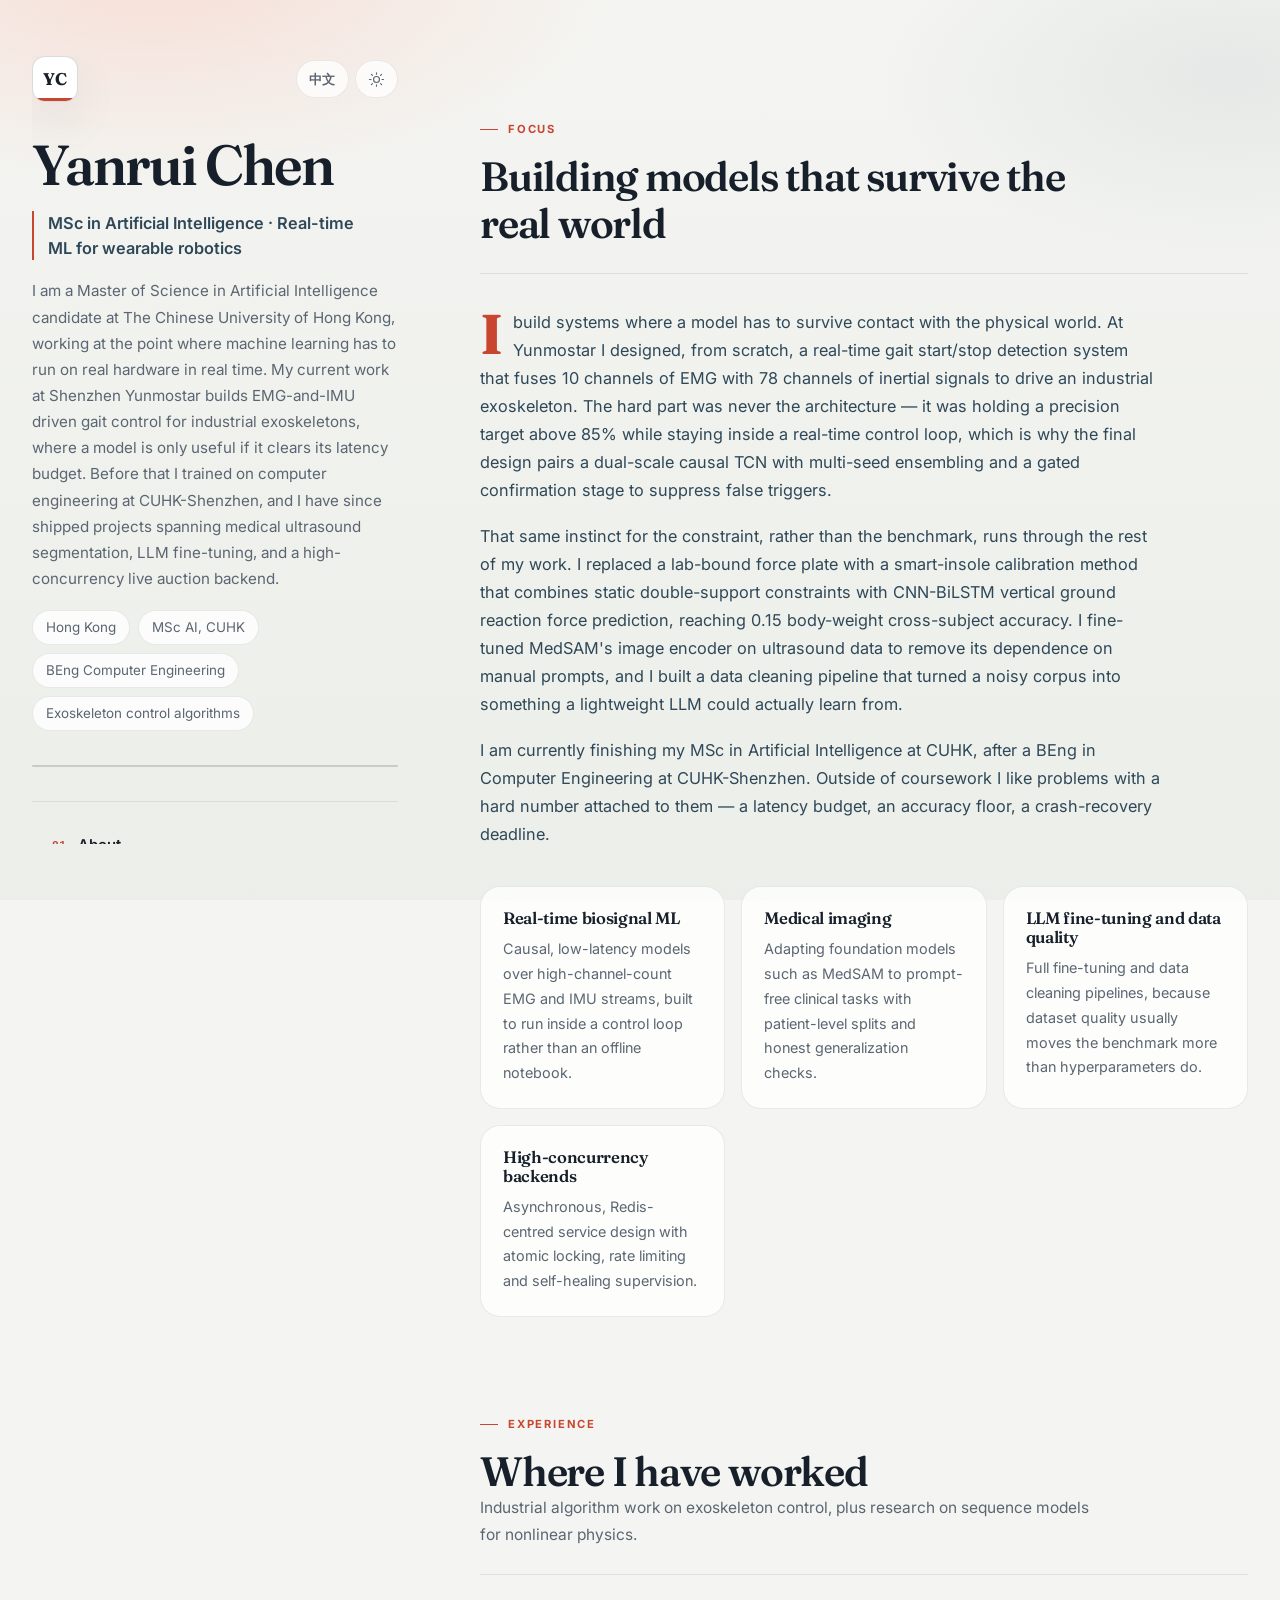
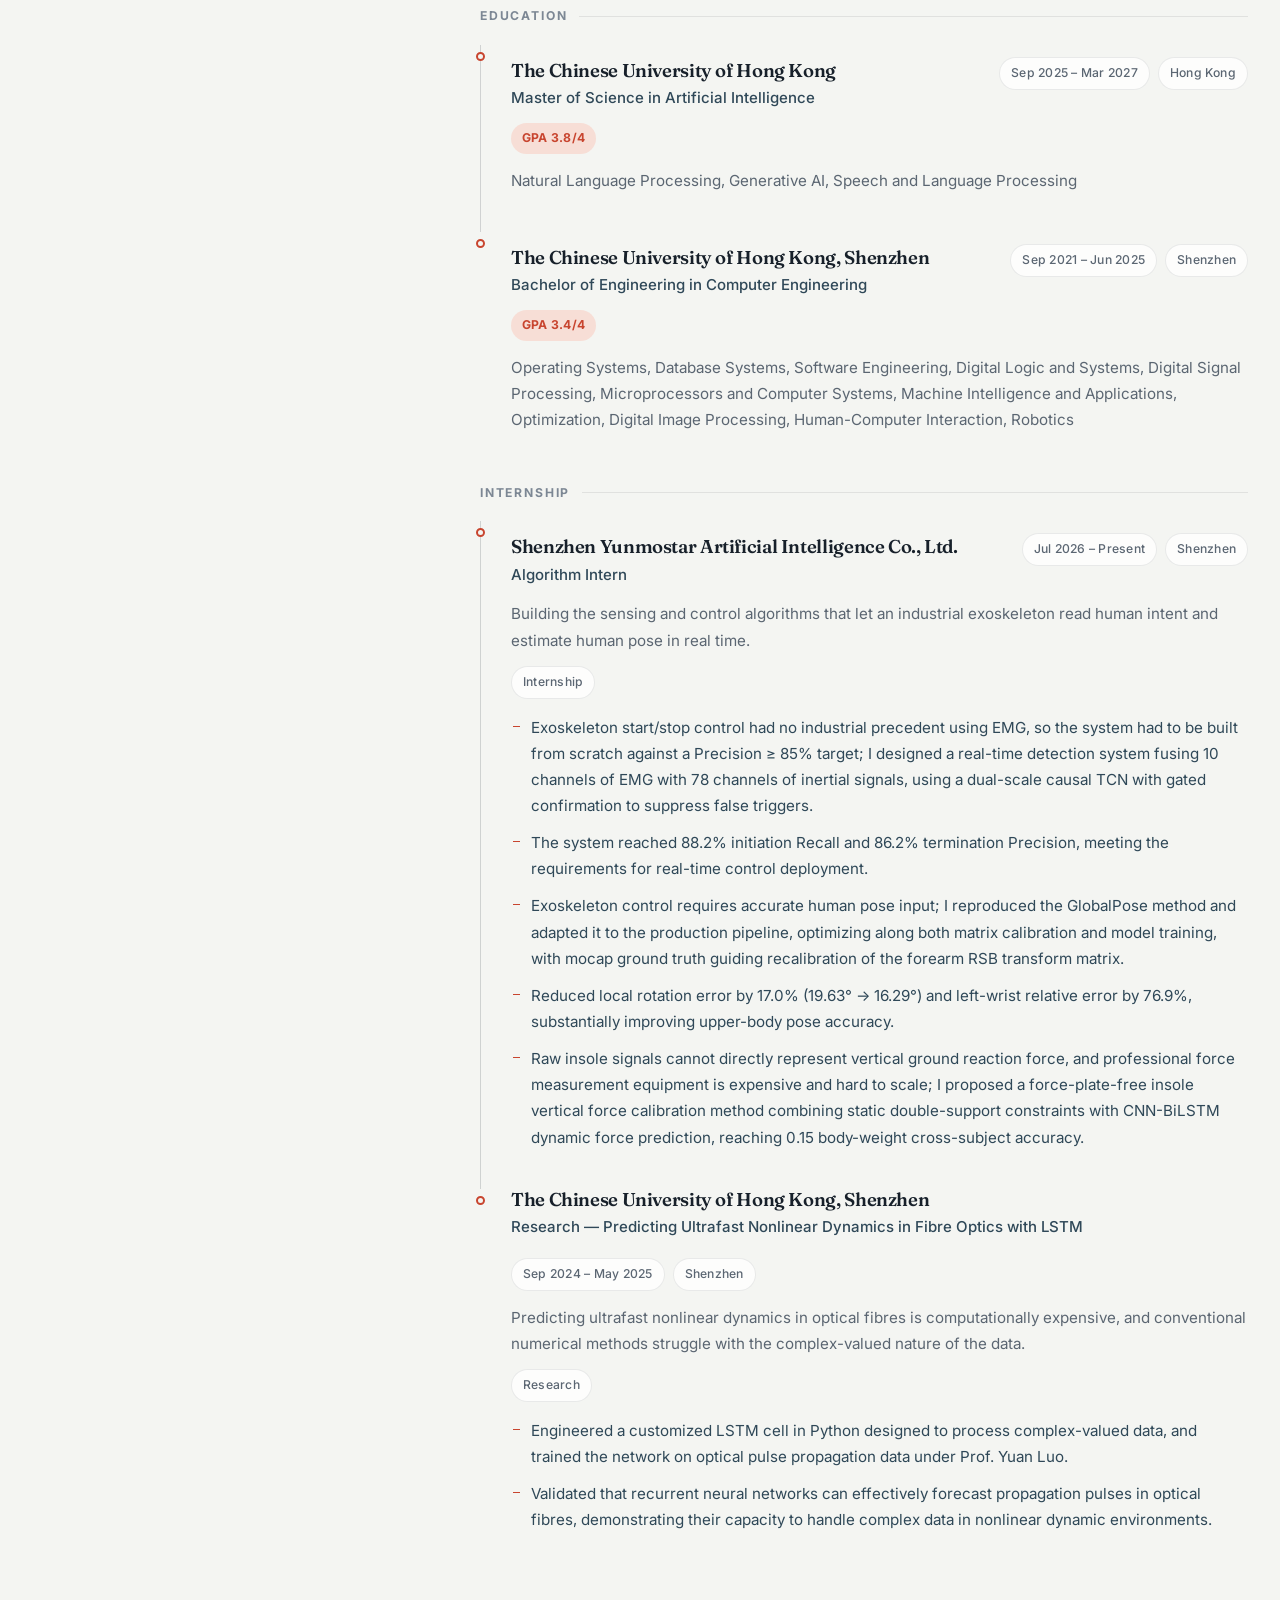
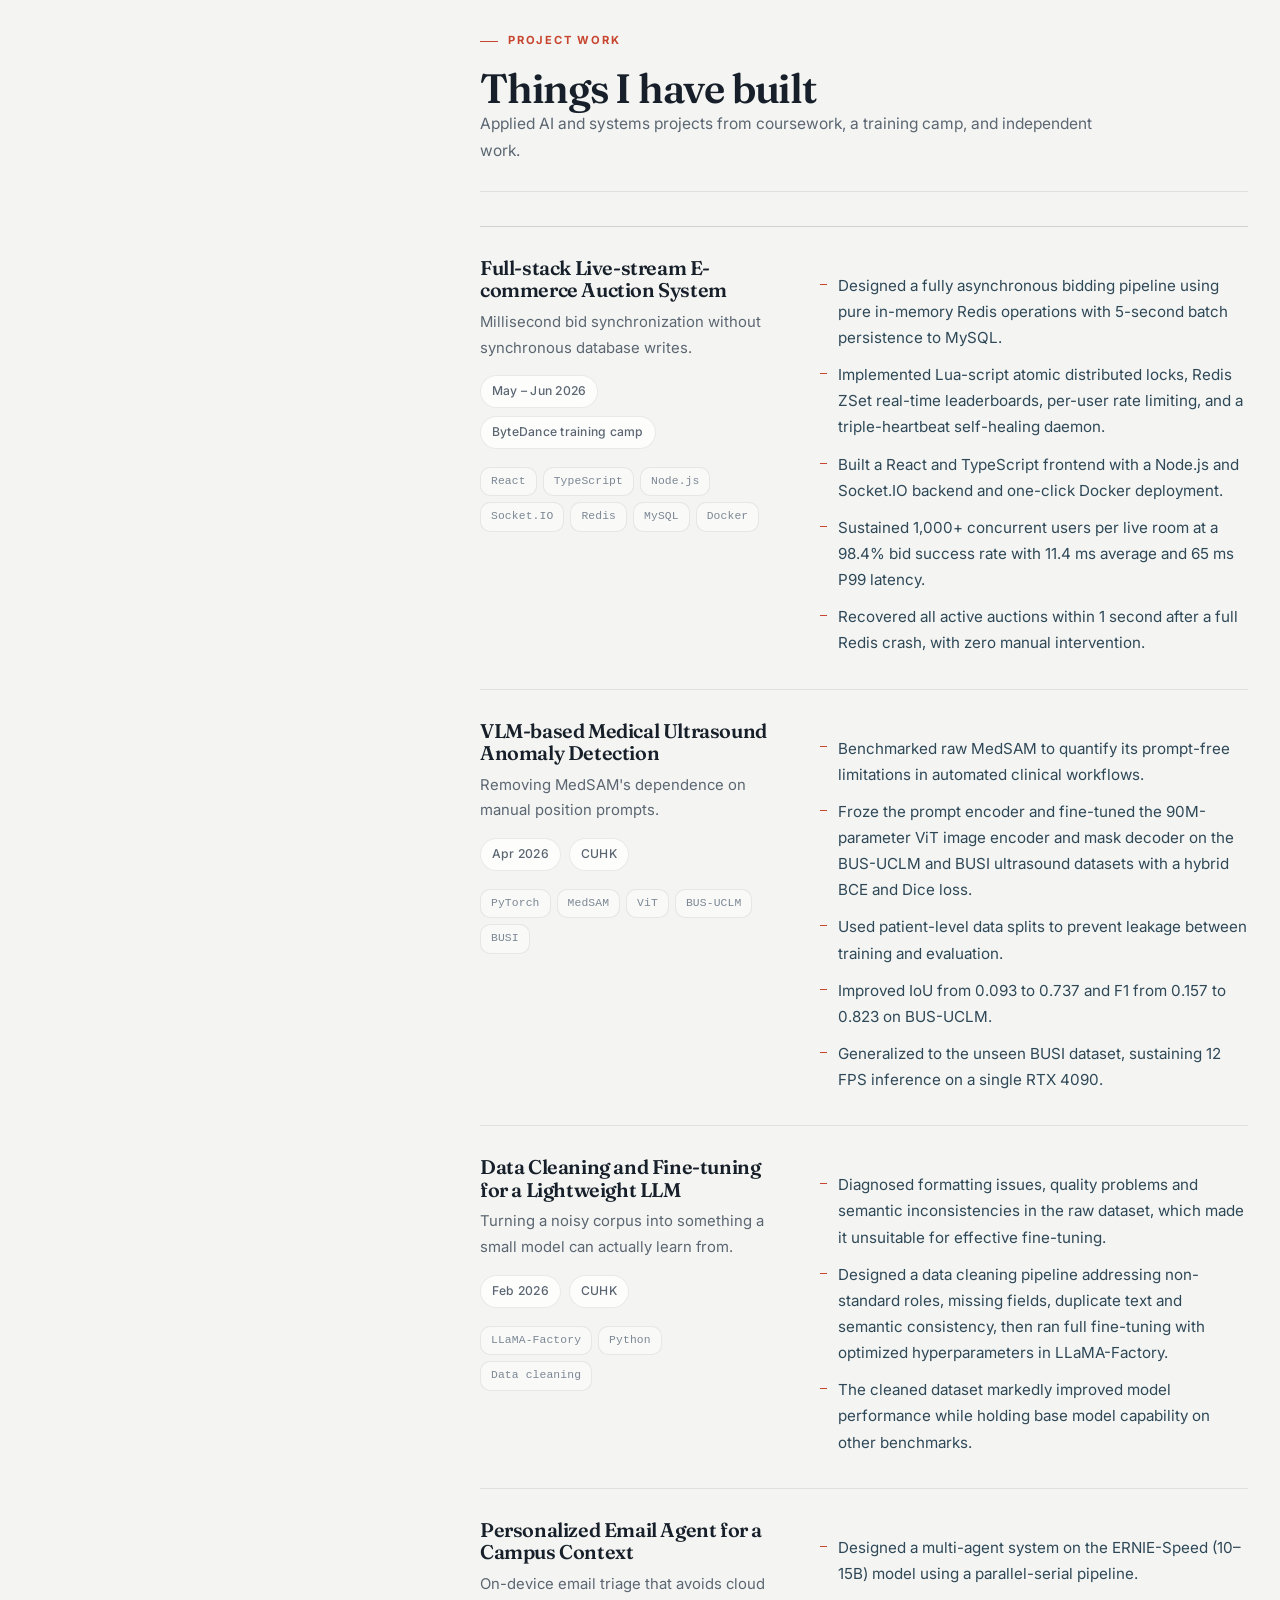
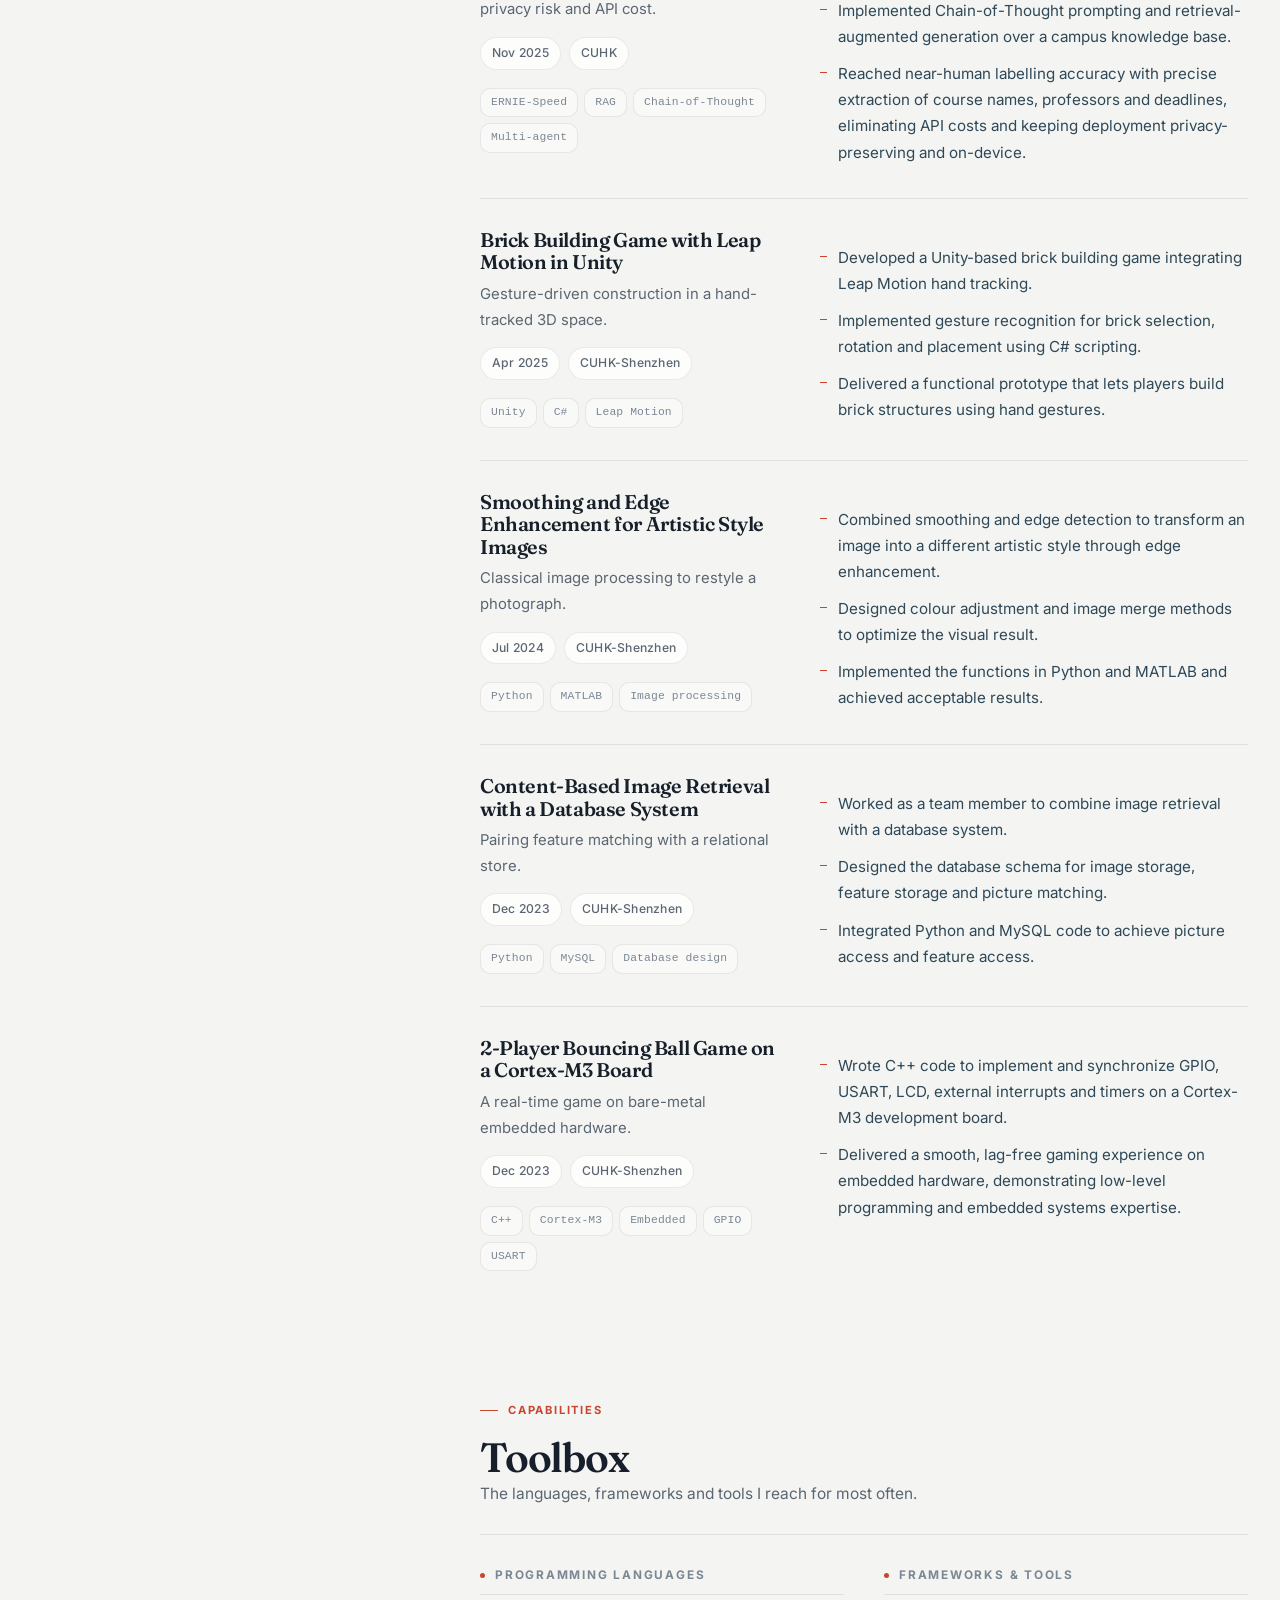
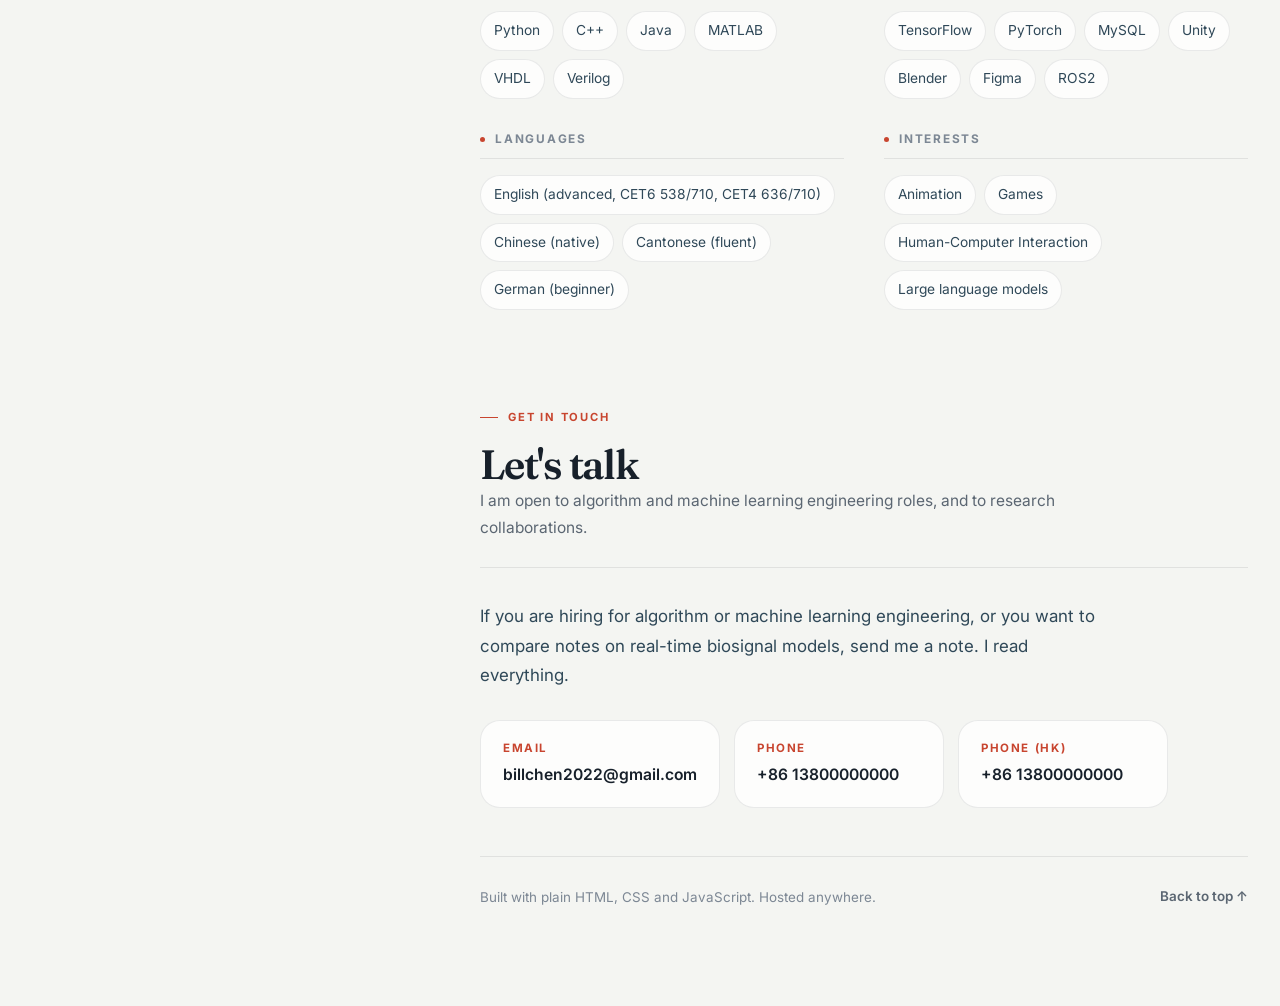
==== index.html @ 6c4cac7d "Personal website: English and Chinese" ====
<!DOCTYPE html>
<html lang="en">
  <head>
    <meta charset="UTF-8" />
    <meta name="viewport" content="width=device-width, initial-scale=1.0" />
    <title>Yanrui Chen — AI Engineer</title>
    <meta name="description" content="Personal website of Yanrui Chen." />
    <meta name="author" content="Yanrui Chen" />
    <meta name="color-scheme" content="light dark" />
    <meta property="og:type" content="profile" />
    <meta property="og:title" content="Yanrui Chen — AI Engineer" />
    <meta
      property="og:description"
      content="MSc in Artificial Intelligence at CUHK. Real-time ML for wearable robotics, medical imaging and large language models."
    />

    <link rel="preconnect" href="https://fonts.googleapis.com" />
    <link rel="preconnect" href="https://fonts.gstatic.com" crossorigin />
    <link
      href="https://fonts.googleapis.com/css2?family=Fraunces:opsz,wght@9..144,400;9..144,600;9..144,700&family=Inter:wght@400;500;600;700&display=swap"
      rel="stylesheet"
    />
    <link rel="icon" type="image/svg+xml" href="assets/favicon.svg" />
    <link rel="stylesheet" href="assets/styles.css" />

    <script>
      /* Resolve the theme before first paint to avoid a flash. A saved choice
         wins; otherwise the OS preference is written out so the toggle icon
         reflects the theme that is actually showing. */
      (function () {
        var theme = null;
        try {
          theme = localStorage.getItem("theme");
        } catch (e) {}
        if (theme !== "dark" && theme !== "light") {
          theme = window.matchMedia("(prefers-color-scheme: dark)").matches ? "dark" : "light";
        }
        document.documentElement.dataset.theme = theme;
      })();
    </script>
  </head>
  <body>
    <a class="skip-link" href="#main">Skip to content</a>
    <div class="progress" aria-hidden="true"></div>

    <div class="shell">
      <!-- ================= Identity rail (sticky) ================= -->
      <aside class="rail">
        <div class="rail-top">
          <span class="monogram" id="monogram" aria-hidden="true">YC</span>
          <div class="rail-controls" id="rail-controls">
            <a class="control" id="lang-switch" href="./zh/" hreflang="zh-Hans" title="中文">中文</a>
            <button
              class="control theme-toggle"
              id="theme-toggle"
              type="button"
              aria-label="Toggle dark mode"
            >
              <svg class="icon icon-sun" viewBox="0 0 24 24" fill="none" aria-hidden="true">
                <circle cx="12" cy="12" r="4.2" stroke="currentColor" stroke-width="1.6" />
                <path
                  d="M12 2.4v2.2M12 19.4v2.2M4.2 12H2M22 12h-2.2M6.3 6.3 4.8 4.8M19.2 19.2l-1.5-1.5M17.7 6.3l1.5-1.5M4.8 19.2l1.5-1.5"
                  stroke="currentColor"
                  stroke-width="1.6"
                  stroke-linecap="round"
                />
              </svg>
              <svg class="icon icon-moon" viewBox="0 0 24 24" fill="none" aria-hidden="true">
                <path
                  d="M20.5 14.6A8.6 8.6 0 0 1 9.4 3.5a8.6 8.6 0 1 0 11.1 11.1Z"
                  stroke="currentColor"
                  stroke-width="1.6"
                  stroke-linejoin="round"
                />
              </svg>
            </button>
          </div>
        </div>

        <div class="identity">
          <h1 id="name">—</h1>
          <p class="role" id="role"></p>
          <p class="summary" id="summary"></p>
          <div class="fact-row" id="facts"></div>
        </div>

        <div class="stats" id="stats"></div>

        <nav class="rail-nav" id="nav" aria-label="Section navigation"></nav>

        <div class="rail-contact" id="rail-contact"></div>
      </aside>

      <!-- ================= Scrolling column ================= -->
      <main class="column" id="main">
        <section class="section" id="about">
          <div class="section-head">
            <p class="eyebrow" id="eyebrow-focus"></p>
            <div>
              <h2 id="heading-about"></h2>
              <p class="section-intro" id="intro-about"></p>
            </div>
          </div>
          <div class="prose" id="about-prose"></div>
          <div class="focus-grid" id="focus-grid"></div>
        </section>

        <section class="section" id="experience">
          <div class="section-head">
            <p class="eyebrow" id="eyebrow-experience"></p>
            <div>
              <h2 id="heading-experience"></h2>
              <p class="section-intro" id="intro-experience"></p>
            </div>
          </div>

          <h3 class="group-label" id="edu-label"></h3>
          <div class="timeline" id="education-timeline"></div>

          <h3 class="group-label" id="work-label"></h3>
          <div class="timeline" id="experience-timeline"></div>
        </section>

        <section class="section" id="projects">
          <div class="section-head">
            <p class="eyebrow" id="eyebrow-projects"></p>
            <div>
              <h2 id="heading-projects"></h2>
              <p class="section-intro" id="intro-projects"></p>
            </div>
          </div>
          <div id="project-list"></div>
        </section>

        <section class="section" id="skills">
          <div class="section-head">
            <p class="eyebrow" id="eyebrow-skills"></p>
            <div>
              <h2 id="heading-skills"></h2>
              <p class="section-intro" id="intro-skills"></p>
            </div>
          </div>
          <div class="skill-groups" id="skill-groups"></div>
        </section>

        <section class="section" id="contact">
          <div class="section-head">
            <p class="eyebrow" id="eyebrow-contact"></p>
            <div>
              <h2 id="heading-contact"></h2>
              <p class="section-intro" id="intro-contact"></p>
            </div>
          </div>
          <p class="contact-lede" id="contact-lede"></p>
          <div class="contact-links" id="contact-links"></div>

          <footer class="site-footer">
            <span id="footer-note"></span>
            <a class="to-top rule-link" href="#main" id="to-top">Back to top ↑</a>
          </footer>
        </section>
      </main>
    </div>

    <script type="module" src="assets/app.js"></script>
  </body>
</html>
---- assets/styles.css ----
/* ==========================================================================
   Ink & Vermilion — design system
   Editorial bilingual personal site. Asymmetric rail + scrolling column.
   ========================================================================== */

/* --------------------------------------------------------------------------
   1. Tokens
   -------------------------------------------------------------------------- */
:root {
  --paper: #f4f5f2;
  --paper-deep: #eceee9;
  --ink: #17202a;
  --ink-soft: #2f4858;
  --muted: #5b6672;
  --muted-soft: #7c8794;
  --line: rgba(23, 32, 42, 0.09);
  --line-strong: rgba(23, 32, 42, 0.16);

  --surface: rgba(255, 255, 255, 0.78);
  --surface-solid: #ffffff;
  --surface-sunken: rgba(255, 255, 255, 0.46);

  --accent: #c8452f;
  --accent-ink: #a83a26;
  --accent-tint: #f7ded6;
  --accent-line: rgba(200, 69, 47, 0.28);

  --shadow: 0 18px 50px rgba(23, 32, 42, 0.07);
  --shadow-lift: 0 26px 60px rgba(23, 32, 42, 0.11);

  --radius-xl: 26px;
  --radius-lg: 20px;
  --radius-md: 14px;
  --radius-sm: 10px;

  --ease: cubic-bezier(0.2, 0.8, 0.2, 1);
  --dur: 240ms;

  --rail-width: 400px;
  --gutter: 48px;
  --content-max: 1560px;

  --font-display: "Fraunces", "Newsreader", "Noto Serif SC", "Source Han Serif SC",
    "Songti SC", "SimSun", Georgia, serif;
  --font-body: "Inter", "Noto Sans SC", "PingFang SC", "Hiragino Sans GB",
    "Microsoft YaHei", system-ui, -apple-system, "Segoe UI", sans-serif;
  --font-mono: "SFMono-Regular", "JetBrains Mono", ui-monospace, Menlo, monospace;
}

/* Dark: ink-dominant, vermilion holds as the single saturated hue.
   Explicit [data-theme="dark"] always wins; the media query only supplies the
   dark palette when the visitor has not chosen a theme (the head script writes
   data-theme="light" once they toggle, so their choice overrides the OS). */
[data-theme="dark"] {
  --paper: #12171d;
  --paper-deep: #0d1116;
  --ink: #eef1f0;
  --ink-soft: #c3cdd4;
  --muted: #98a4b0;
  --muted-soft: #7b8794;
  --line: rgba(238, 241, 240, 0.11);
  --line-strong: rgba(238, 241, 240, 0.2);

  --surface: rgba(255, 255, 255, 0.045);
  --surface-solid: #1a2129;
  --surface-sunken: rgba(255, 255, 255, 0.025);

  --accent: #e8654a;
  --accent-tint: rgba(232, 101, 74, 0.16);
  --accent-line: rgba(232, 101, 74, 0.34);

  --shadow: 0 18px 50px rgba(0, 0, 0, 0.4);
  --shadow-lift: 0 26px 60px rgba(0, 0, 0, 0.5);
}

@media (prefers-color-scheme: dark) {
  :root:not([data-theme]) {
    --paper: #12171d;
    --paper-deep: #0d1116;
    --ink: #eef1f0;
    --ink-soft: #c3cdd4;
    --muted: #98a4b0;
    --muted-soft: #7b8794;
    --line: rgba(238, 241, 240, 0.11);
    --line-strong: rgba(238, 241, 240, 0.2);

    --surface: rgba(255, 255, 255, 0.045);
    --surface-solid: #1a2129;
    --surface-sunken: rgba(255, 255, 255, 0.025);

    --accent: #e8654a;
    --accent-tint: rgba(232, 101, 74, 0.16);
    --accent-line: rgba(232, 101, 74, 0.34);

    --shadow: 0 18px 50px rgba(0, 0, 0, 0.4);
    --shadow-lift: 0 26px 60px rgba(0, 0, 0, 0.5);
  }
}

/* --------------------------------------------------------------------------
   2. Reset & base
   -------------------------------------------------------------------------- */
*,
*::before,
*::after {
  box-sizing: border-box;
}

html {
  scroll-behavior: smooth;
  -webkit-text-size-adjust: 100%;
}

body {
  margin: 0;
  min-width: 320px;
  font-family: var(--font-body);
  font-size: 1rem;
  line-height: 1.72;
  color: var(--ink);
  background-color: var(--paper);
  background-image:
    radial-gradient(ellipse 60% 40% at 12% -4%, var(--accent-tint), transparent 62%),
    radial-gradient(ellipse 46% 34% at 96% 8%, rgba(47, 72, 88, 0.07), transparent 60%),
    linear-gradient(180deg, var(--paper) 0%, var(--paper-deep) 100%);
  background-attachment: fixed;
  transition: background-color var(--dur) var(--ease), color var(--dur) var(--ease);
}

h1,
h2,
h3,
h4 {
  margin: 0;
  font-family: var(--font-display);
  font-weight: 600;
  letter-spacing: -0.02em;
  line-height: 1.14;
  font-variation-settings: "SOFT" 0, "WONK" 0;
}

p {
  margin: 0;
}

ul {
  margin: 0;
  padding: 0;
  list-style: none;
}

a {
  color: inherit;
  text-decoration: none;
}

button {
  font: inherit;
  color: inherit;
  border: 0;
  background: none;
  cursor: pointer;
}

:focus-visible {
  outline: 2px solid var(--accent);
  outline-offset: 3px;
  border-radius: 4px;
}

::selection {
  background: var(--accent);
  color: #fff;
}

.skip-link {
  position: absolute;
  top: -100px;
  left: 16px;
  z-index: 100;
  padding: 12px 18px;
  border-radius: 0 0 var(--radius-md) var(--radius-md);
  background: var(--ink);
  color: var(--paper);
  font-weight: 600;
  transition: top 160ms var(--ease);
}

.skip-link:focus {
  top: 0;
}

/* --------------------------------------------------------------------------
   3. Shell: rail + column
   -------------------------------------------------------------------------- */
.shell {
  position: relative;
  display: grid;
  grid-template-columns: var(--rail-width) minmax(0, 1fr);
  gap: var(--gutter);
  width: min(100% - 64px, var(--content-max));
  margin: 0 auto;
  padding: 56px 0 0;
}

/* Scroll progress hairline */
.progress {
  position: fixed;
  inset: 0 0 auto 0;
  z-index: 60;
  height: 2px;
  background: var(--accent);
  transform: scaleX(var(--progress, 0));
  transform-origin: 0 50%;
  transition: transform 90ms linear;
}

/* --------------------------------------------------------------------------
   4. Identity rail
   -------------------------------------------------------------------------- */
.rail {
  align-self: start;
  position: sticky;
  top: 56px;
  display: flex;
  flex-direction: column;
  gap: 34px;
  max-height: calc(100vh - 112px);
  padding-right: 34px;
  overflow-y: auto;
  overscroll-behavior: contain;
  scrollbar-width: none;
}

.rail::-webkit-scrollbar {
  display: none;
}

.rail-top {
  display: flex;
  align-items: center;
  justify-content: space-between;
  gap: 16px;
}

.rail-controls {
  display: flex;
  align-items: center;
  gap: 6px;
}

/* Monogram */
.monogram {
  display: grid;
  place-items: center;
  width: 46px;
  height: 46px;
  border-radius: 13px;
  border: 1px solid var(--line-strong);
  background: var(--surface-solid);
  box-shadow: var(--shadow);
  font-family: var(--font-display);
  font-size: 1.06rem;
  font-weight: 700;
  letter-spacing: 0.01em;
  color: var(--ink);
  position: relative;
  overflow: hidden;
}

.monogram::after {
  content: "";
  position: absolute;
  inset: auto 0 0 0;
  height: 3px;
  background: var(--accent);
}

/* Language + theme controls */
.control {
  display: inline-grid;
  place-items: center;
  min-width: 42px;
  height: 38px;
  padding: 0 12px;
  border-radius: 999px;
  border: 1px solid var(--line);
  background: var(--surface);
  font-size: 0.82rem;
  font-weight: 700;
  letter-spacing: 0.04em;
  color: var(--muted);
  transition: color var(--dur) var(--ease), border-color var(--dur) var(--ease),
    background-color var(--dur) var(--ease), transform var(--dur) var(--ease);
}

.control:hover,
.control:focus-visible {
  color: var(--ink);
  border-color: var(--accent-line);
  transform: translateY(-1px);
}

.control .icon {
  width: 17px;
  height: 17px;
}

.theme-toggle .icon-moon {
  display: none;
}

[data-theme="dark"] .theme-toggle .icon-sun {
  display: none;
}

[data-theme="dark"] .theme-toggle .icon-moon {
  display: block;
}

/* Identity block */
.identity {
  display: flex;
  flex-direction: column;
  gap: 18px;
}

.identity h1 {
  font-size: clamp(2.5rem, 4.4vw, 3.7rem);
  line-height: 1.02;
  letter-spacing: -0.035em;
  max-width: 9ch;
}

.identity .role {
  font-size: 1.02rem;
  font-weight: 600;
  line-height: 1.5;
  color: var(--ink-soft);
  max-width: 30ch;
  padding-left: 14px;
  border-left: 2px solid var(--accent);
}

.identity .summary {
  color: var(--muted);
  font-size: 0.95rem;
  max-width: 46ch;
}

.fact-row {
  display: flex;
  flex-wrap: wrap;
  gap: 8px;
}

.fact-pill {
  display: inline-flex;
  align-items: center;
  padding: 7px 13px;
  border-radius: 999px;
  border: 1px solid var(--line);
  background: var(--surface);
  color: var(--muted);
  font-size: 0.84rem;
  line-height: 1.4;
}

/* Stat strip — display numerals */
.stats {
  display: grid;
  grid-template-columns: repeat(2, minmax(0, 1fr));
  gap: 1px;
  border: 1px solid var(--line);
  border-radius: var(--radius-lg);
  background: var(--line);
  overflow: hidden;
}

.stat {
  padding: 16px 16px 14px;
  background: var(--surface-solid);
}

[data-theme="dark"] .stat {
  background: var(--surface-solid);
}

.stat-value {
  display: flex;
  align-items: baseline;
  gap: 2px;
  font-family: var(--font-display);
  font-size: 1.72rem;
  font-weight: 700;
  letter-spacing: -0.03em;
  line-height: 1;
  color: var(--ink);
}

.stat-unit {
  font-size: 0.9rem;
  font-weight: 600;
  color: var(--accent);
}

.stat-label {
  margin-top: 7px;
  color: var(--muted-soft);
  font-size: 0.76rem;
  line-height: 1.45;
  letter-spacing: 0.01em;
}

/* Rail navigation */
.rail-nav {
  display: flex;
  flex-direction: column;
  gap: 2px;
  padding-top: 22px;
  border-top: 1px solid var(--line);
}

.rail-nav a {
  position: relative;
  display: flex;
  align-items: center;
  gap: 12px;
  padding: 9px 0 9px 20px;
  font-size: 0.93rem;
  font-weight: 500;
  color: var(--muted);
  transition: color var(--dur) var(--ease);
}

.rail-nav a::before {
  content: "";
  position: absolute;
  left: 0;
  top: 50%;
  width: 0;
  height: 1px;
  background: var(--accent);
  transform: translateY(-50%);
  transition: width var(--dur) var(--ease);
}

.rail-nav a .nav-index {
  font-family: var(--font-mono);
  font-size: 0.7rem;
  letter-spacing: 0.04em;
  color: var(--muted-soft);
  transition: color var(--dur) var(--ease);
}

.rail-nav a:hover,
.rail-nav a:focus-visible,
.rail-nav a[aria-current="true"] {
  color: var(--ink);
}

.rail-nav a:hover::before,
.rail-nav a:focus-visible::before,
.rail-nav a[aria-current="true"]::before {
  width: 12px;
}

.rail-nav a[aria-current="true"] .nav-index {
  color: var(--accent);
}

.rail-nav a[aria-current="true"] {
  font-weight: 600;
}

/* Rail quick contact */
.rail-contact {
  display: flex;
  flex-direction: column;
  gap: 8px;
  padding-top: 22px;
  border-top: 1px solid var(--line);
  font-size: 0.86rem;
}

.rail-contact .row {
  display: flex;
  gap: 10px;
  color: var(--muted);
}

.rail-contact .key {
  flex: 0 0 62px;
  color: var(--muted-soft);
  font-size: 0.78rem;
  letter-spacing: 0.04em;
  text-transform: uppercase;
  padding-top: 1px;
}

.rail-contact a {
  color: var(--ink);
  font-weight: 500;
}

/* --------------------------------------------------------------------------
   5. Scrolling column
   -------------------------------------------------------------------------- */
.column {
  display: flex;
  flex-direction: column;
  min-width: 0;
  padding-bottom: 88px;
}

.section {
  position: relative;
  padding: 64px 0 8px;
  scroll-margin-top: 32px;
}

.section + .section {
  margin-top: 26px;
}

.section > .section-head {
  display: grid;
  grid-template-columns: minmax(0, 1fr);
  gap: 14px;
  padding-bottom: 26px;
  border-bottom: 1px solid var(--line);
  margin-bottom: 34px;
}

.eyebrow {
  display: flex;
  align-items: center;
  gap: 10px;
  text-transform: uppercase;
  letter-spacing: 0.16em;
  font-size: 0.7rem;
  font-weight: 700;
  color: var(--accent);
}

.eyebrow::before {
  content: "";
  width: 18px;
  height: 1px;
  background: var(--accent);
}

.section h2 {
  font-size: clamp(1.85rem, 3.2vw, 2.7rem);
  letter-spacing: -0.03em;
  max-width: 22ch;
}

.section-intro {
  color: var(--muted);
  font-size: 0.97rem;
  max-width: 62ch;
}

/* Reveal on scroll */
.reveal {
  opacity: 0;
  transform: translateY(14px);
  transition: opacity 620ms var(--ease), transform 620ms var(--ease);
}

.reveal.is-in {
  opacity: 1;
  transform: none;
}

/* --------------------------------------------------------------------------
   6. Prose (about)
   -------------------------------------------------------------------------- */
.prose {
  display: flex;
  flex-direction: column;
  gap: 18px;
  max-width: 68ch;
  font-size: 1.02rem;
  color: var(--ink-soft);
}

.prose p:first-child::first-letter {
  float: left;
  margin: 6px 10px 0 0;
  font-family: var(--font-display);
  font-size: 3.5rem;
  line-height: 0.72;
  font-weight: 700;
  color: var(--accent);
}

:lang(zh) .prose p:first-child::first-letter {
  float: none;
  margin: 0;
  font-size: inherit;
  color: inherit;
}

/* Focus area cards */
.focus-grid {
  display: grid;
  grid-template-columns: repeat(auto-fit, minmax(240px, 1fr));
  gap: 16px;
  margin-top: 38px;
}

.focus-card {
  position: relative;
  padding: 22px;
  border: 1px solid var(--line);
  border-radius: var(--radius-lg);
  background: var(--surface);
  overflow: hidden;
  transition: border-color var(--dur) var(--ease), transform var(--dur) var(--ease),
    box-shadow var(--dur) var(--ease), background-color var(--dur) var(--ease);
}

.focus-card::after {
  content: "";
  position: absolute;
  inset: auto 0 0 0;
  height: 1px;
  background: var(--accent);
  transform: scaleX(0);
  transform-origin: 0 50%;
  transition: transform var(--dur) var(--ease);
}

.focus-card:hover {
  transform: translateY(-3px);
  box-shadow: var(--shadow-lift);
  background: var(--surface-solid);
}

.focus-card:hover::after {
  transform: scaleX(1);
}

.focus-card h3 {
  font-size: 1.04rem;
  margin-bottom: 9px;
}

.focus-card p {
  color: var(--muted);
  font-size: 0.9rem;
}

/* --------------------------------------------------------------------------
   7. Timeline (education, experience)
   -------------------------------------------------------------------------- */
.group-label {
  display: flex;
  align-items: center;
  gap: 12px;
  font-family: var(--font-body);
  font-size: 0.76rem;
  font-weight: 700;
  text-transform: uppercase;
  letter-spacing: 0.15em;
  color: var(--muted-soft);
  margin-bottom: 22px;
}

.group-label::after {
  content: "";
  flex: 1;
  height: 1px;
  background: var(--line);
}

.group-label + .timeline + .group-label,
.timeline + .group-label {
  margin-top: 52px;
}

.timeline {
  display: flex;
  flex-direction: column;
}

.timeline-item {
  position: relative;
  padding: 0 0 38px 30px;
  border-left: 1px solid var(--line-strong);
}

.timeline-item:last-child {
  padding-bottom: 0;
  border-left-color: transparent;
}

.timeline-item::before {
  content: "";
  position: absolute;
  top: 7px;
  left: -5px;
  width: 9px;
  height: 9px;
  border-radius: 50%;
  background: var(--paper);
  border: 2px solid var(--accent);
  transition: transform var(--dur) var(--ease), background-color var(--dur) var(--ease);
}

.timeline-item:hover::before,
.timeline-item:focus-within::before {
  transform: scale(1.45);
  background: var(--accent);
}

.entry-head {
  display: flex;
  flex-wrap: wrap;
  align-items: baseline;
  justify-content: space-between;
  gap: 6px 18px;
}

.entry-head h3 {
  font-size: 1.16rem;
  letter-spacing: -0.02em;
}

.entry-sub {
  color: var(--ink-soft);
  font-size: 0.94rem;
  font-weight: 500;
  margin-top: 4px;
}

.entry-meta {
  display: flex;
  flex-wrap: wrap;
  gap: 8px;
  margin-top: 12px;
}

.chip {
  padding: 5px 11px;
  border-radius: 999px;
  background: var(--accent-tint);
  color: var(--accent);
  font-size: 0.76rem;
  font-weight: 700;
  letter-spacing: 0.02em;
  white-space: nowrap;
}

.chip-quiet {
  background: var(--surface);
  border: 1px solid var(--line);
  color: var(--muted);
  font-weight: 500;
}

.entry-summary {
  margin-top: 14px;
  color: var(--muted);
  font-size: 0.95rem;
  max-width: 74ch;
}

.results {
  display: flex;
  flex-direction: column;
  gap: 11px;
  margin-top: 16px;
  max-width: 78ch;
}

.results li {
  position: relative;
  padding-left: 20px;
  color: var(--ink-soft);
  font-size: 0.95rem;
}

.results li::before {
  content: "";
  position: absolute;
  left: 2px;
  top: 0.72em;
  width: 7px;
  height: 1px;
  background: var(--accent);
}

/* Emphasise metrics inside bullets */
.results b,
.results strong {
  font-weight: 600;
  color: var(--ink);
  font-variant-numeric: tabular-nums;
}

/* --------------------------------------------------------------------------
   8. Projects
   -------------------------------------------------------------------------- */
.project {
  display: grid;
  grid-template-columns: minmax(0, 1fr);
  gap: 0;
  padding: 30px 0 32px;
  border-top: 1px solid var(--line);
  transition: background-color var(--dur) var(--ease);
}

.project:first-child {
  border-top-color: var(--line-strong);
}

.project-grid {
  display: grid;
  grid-template-columns: minmax(0, 0.82fr) minmax(0, 1.18fr);
  gap: 26px 40px;
}

.project-title {
  font-size: 1.24rem;
  letter-spacing: -0.02em;
  margin-bottom: 8px;
}

.project-tagline {
  color: var(--muted);
  font-size: 0.93rem;
  max-width: 40ch;
}

.stack {
  display: flex;
  flex-wrap: wrap;
  gap: 6px;
  margin-top: 18px;
}

.stack span {
  padding: 4px 10px;
  border-radius: var(--radius-sm);
  border: 1px solid var(--line);
  background: var(--surface-sunken);
  color: var(--muted-soft);
  font-family: var(--font-mono);
  font-size: 0.71rem;
  letter-spacing: 0.01em;
}

/* --------------------------------------------------------------------------
   9. Skills
   -------------------------------------------------------------------------- */
.skill-groups {
  display: grid;
  grid-template-columns: repeat(auto-fit, minmax(260px, 1fr));
  gap: 34px 40px;
}

.skill-group h3 {
  display: flex;
  align-items: baseline;
  gap: 10px;
  font-family: var(--font-body);
  font-size: 0.74rem;
  font-weight: 700;
  text-transform: uppercase;
  letter-spacing: 0.15em;
  color: var(--muted-soft);
  padding-bottom: 12px;
  margin-bottom: 16px;
  border-bottom: 1px solid var(--line);
}

.skill-group h3::before {
  content: "";
  width: 5px;
  height: 5px;
  border-radius: 50%;
  background: var(--accent);
  flex: none;
  align-self: center;
}

.skill-list {
  display: flex;
  flex-wrap: wrap;
  gap: 8px;
}

.skill-list li {
  padding: 7px 13px;
  border-radius: 999px;
  border: 1px solid var(--line);
  background: var(--surface);
  font-size: 0.86rem;
  color: var(--ink-soft);
  transition: border-color var(--dur) var(--ease), color var(--dur) var(--ease),
    transform var(--dur) var(--ease);
}

.skill-list li:hover {
  border-color: var(--accent-line);
  color: var(--ink);
  transform: translateY(-1px);
}

/* --------------------------------------------------------------------------
   10. Contact + footer
   -------------------------------------------------------------------------- */
.contact-lede {
  color: var(--ink-soft);
  font-size: 1.06rem;
  max-width: 58ch;
}

.contact-links {
  display: flex;
  flex-wrap: wrap;
  gap: 14px;
  margin-top: 30px;
}

.contact-link {
  display: flex;
  flex-direction: column;
  gap: 3px;
  min-width: 210px;
  padding: 18px 22px;
  border: 1px solid var(--line);
  border-radius: var(--radius-lg);
  background: var(--surface);
  transition: border-color var(--dur) var(--ease), transform var(--dur) var(--ease),
    box-shadow var(--dur) var(--ease), background-color var(--dur) var(--ease);
}

.contact-link:hover {
  transform: translateY(-3px);
  border-color: var(--accent-line);
  box-shadow: var(--shadow-lift);
  background: var(--surface-solid);
}

.contact-link .label {
  font-size: 0.72rem;
  font-weight: 700;
  text-transform: uppercase;
  letter-spacing: 0.14em;
  color: var(--accent);
}

.contact-link .value {
  font-size: 0.98rem;
  font-weight: 600;
  color: var(--ink);
  word-break: break-word;
}

.contact-link.static {
  cursor: default;
}

.contact-link.static:hover {
  transform: none;
  box-shadow: none;
  border-color: var(--line);
}

/* Animated underline for inline links */
.rule-link {
  background-image: linear-gradient(var(--accent), var(--accent));
  background-repeat: no-repeat;
  background-position: 0 100%;
  background-size: 0% 1px;
  transition: background-size var(--dur) var(--ease), color var(--dur) var(--ease);
  padding-bottom: 2px;
}

.rule-link:hover,
.rule-link:focus-visible {
  background-size: 100% 1px;
  color: var(--accent);
}

.site-footer {
  display: flex;
  flex-wrap: wrap;
  align-items: center;
  justify-content: space-between;
  gap: 16px;
  margin-top: 48px;
  padding-top: 28px;
  border-top: 1px solid var(--line);
  color: var(--muted-soft);
  font-size: 0.84rem;
}

.to-top {
  display: inline-flex;
  align-items: center;
  gap: 8px;
  font-weight: 600;
  color: var(--muted);
}

.to-top:hover {
  color: var(--accent);
}

/* --------------------------------------------------------------------------
   11. Loading / error
   -------------------------------------------------------------------------- */
.state-panel {
  width: min(100% - 40px, 640px);
  margin: 18vh auto;
  padding: 34px;
  border: 1px solid var(--line);
  border-radius: var(--radius-xl);
  background: var(--surface-solid);
  box-shadow: var(--shadow);
  font-family: var(--font-body);
}

.state-panel .eyebrow {
  margin-bottom: 14px;
}

.state-panel h1 {
  font-size: 1.7rem;
  margin-bottom: 12px;
}

.state-panel p {
  color: var(--muted);
}

.state-panel code {
  font-family: var(--font-mono);
  font-size: 0.88em;
  padding: 2px 6px;
  border-radius: 6px;
  background: var(--surface-sunken);
  border: 1px solid var(--line);
}

/* --------------------------------------------------------------------------
   12. Responsive
   -------------------------------------------------------------------------- */
@media (max-width: 1180px) {
  :root {
    --rail-width: 320px;
    --gutter: 36px;
  }

  .project-grid {
    grid-template-columns: minmax(0, 1fr);
    gap: 18px;
  }
}

@media (max-width: 980px) {
  .shell {
    grid-template-columns: minmax(0, 1fr);
    gap: 0;
    width: min(100% - 44px, 760px);
    padding-top: 28px;
  }

  .rail {
    position: static;
    max-height: none;
    overflow: visible;
    padding-right: 0;
    gap: 26px;
    padding-bottom: 30px;
    border-bottom: 1px solid var(--line-strong);
  }

  .rail-nav {
    flex-direction: row;
    flex-wrap: wrap;
    gap: 4px 18px;
    padding-top: 18px;
  }

  .rail-nav a {
    padding: 6px 0;
  }

  .rail-nav a::before {
    display: none;
  }

  .rail-nav a .nav-index {
    display: none;
  }

  .rail-contact {
    flex-direction: row;
    flex-wrap: wrap;
    gap: 8px 26px;
  }

  .identity h1 {
    max-width: none;
  }

  .section {
    padding-top: 46px;
  }

  .stats {
    grid-template-columns: repeat(4, minmax(0, 1fr));
  }
}

@media (max-width: 680px) {
  .shell {
    width: min(100% - 32px, 760px);
  }

  body {
    line-height: 1.68;
  }

  .stats {
    grid-template-columns: repeat(2, minmax(0, 1fr));
  }

  .section > .section-head {
    padding-bottom: 20px;
    margin-bottom: 26px;
  }

  .project {
    padding: 26px 0;
  }

  .focus-grid,
  .skill-groups {
    gap: 16px;
  }

  .contact-link {
    min-width: 0;
    width: 100%;
  }

  .timeline-item {
    padding-left: 22px;
  }

  .prose {
    font-size: 0.98rem;
  }
}

@media (max-width: 420px) {
  .shell {
    width: min(100% - 24px, 760px);
  }

  .stat-value {
    font-size: 1.5rem;
  }
}

/* --------------------------------------------------------------------------
   13. Motion & print preferences
   -------------------------------------------------------------------------- */
@media (prefers-reduced-motion: reduce) {
  html {
    scroll-behavior: auto;
  }

  *,
  *::before,
  *::after {
    animation-duration: 0.01ms !important;
    transition-duration: 0.01ms !important;
  }

  .reveal {
    opacity: 1;
    transform: none;
  }
}

@media print {
  .rail-controls,
  .rail-nav,
  .progress,
  .to-top {
    display: none;
  }

  body {
    background: #fff;
  }

  .shell {
    display: block;
    width: 100%;
    padding: 0;
  }

  .rail {
    position: static;
    max-height: none;
    overflow: visible;
    padding: 0;
    border: 0;
  }

  .section {
    padding-top: 24px;
    break-inside: avoid;
  }

  .reveal {
    opacity: 1;
    transform: none;
  }
}
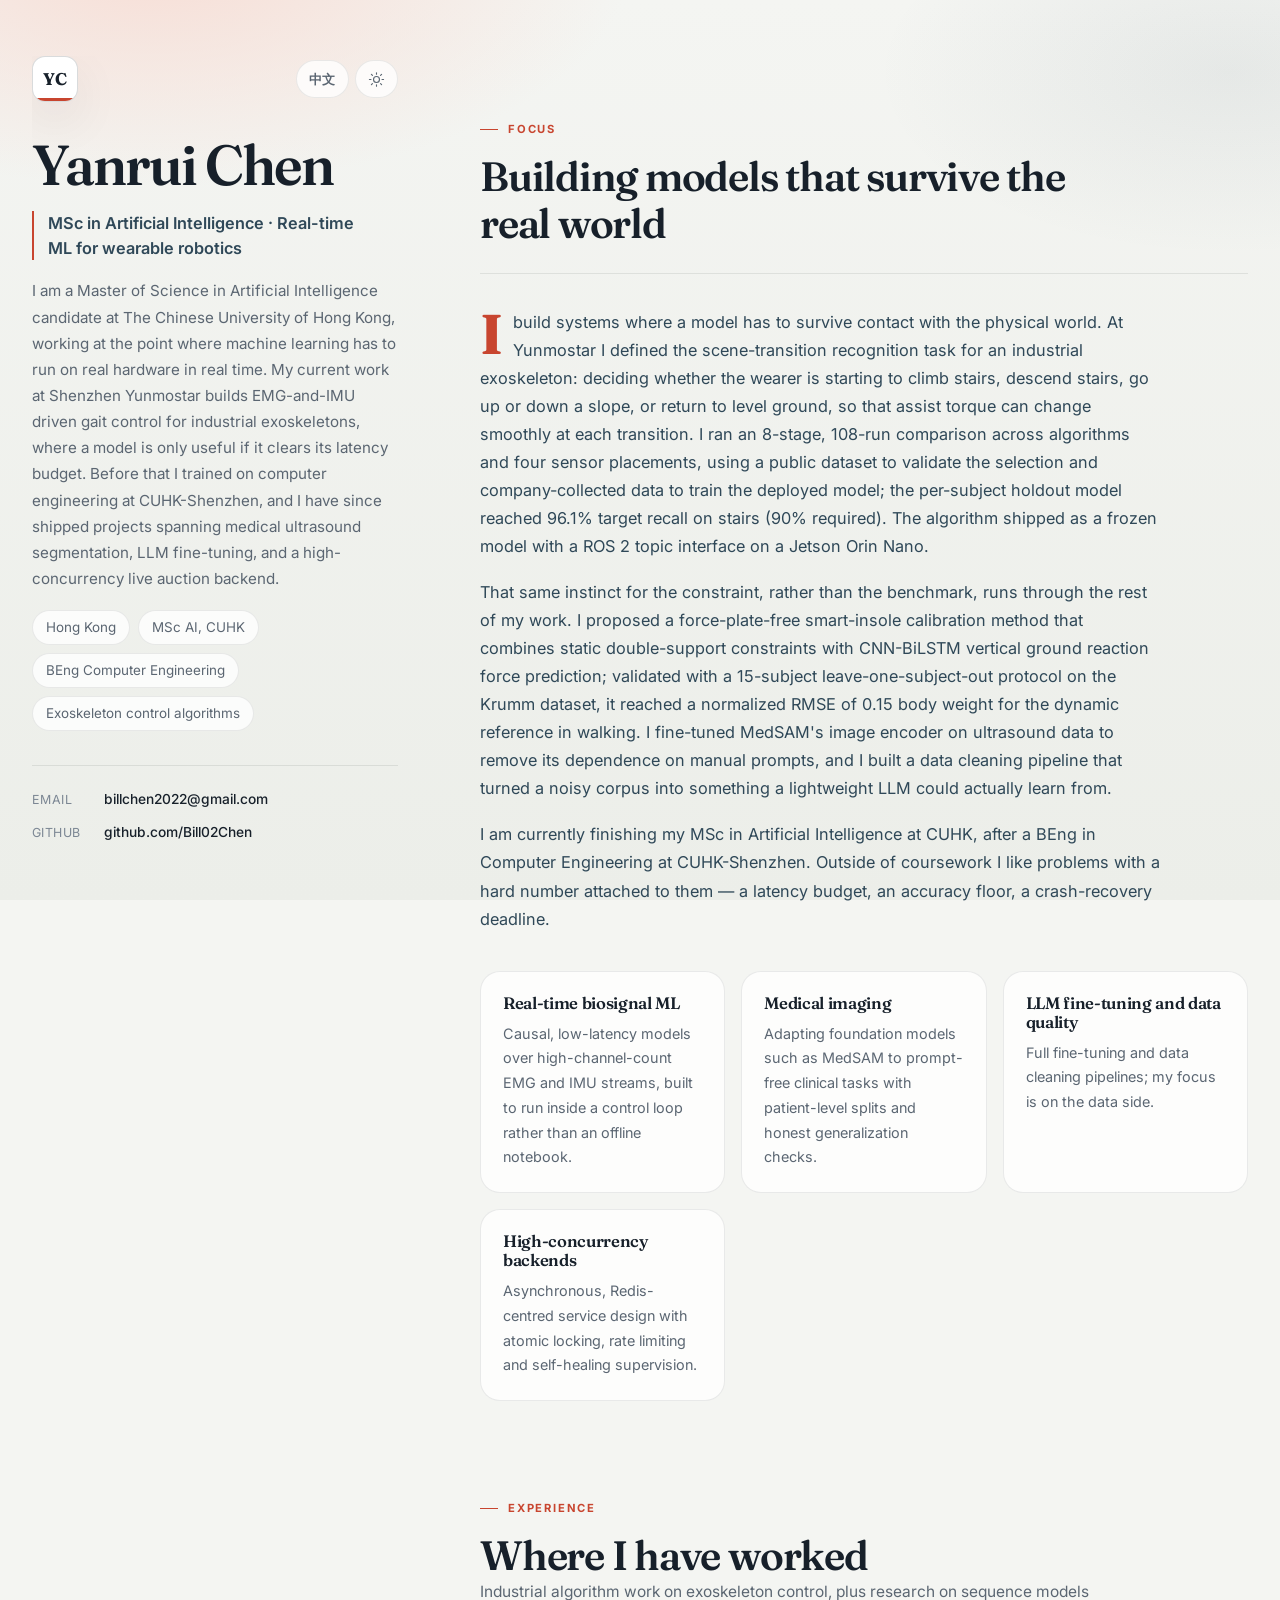
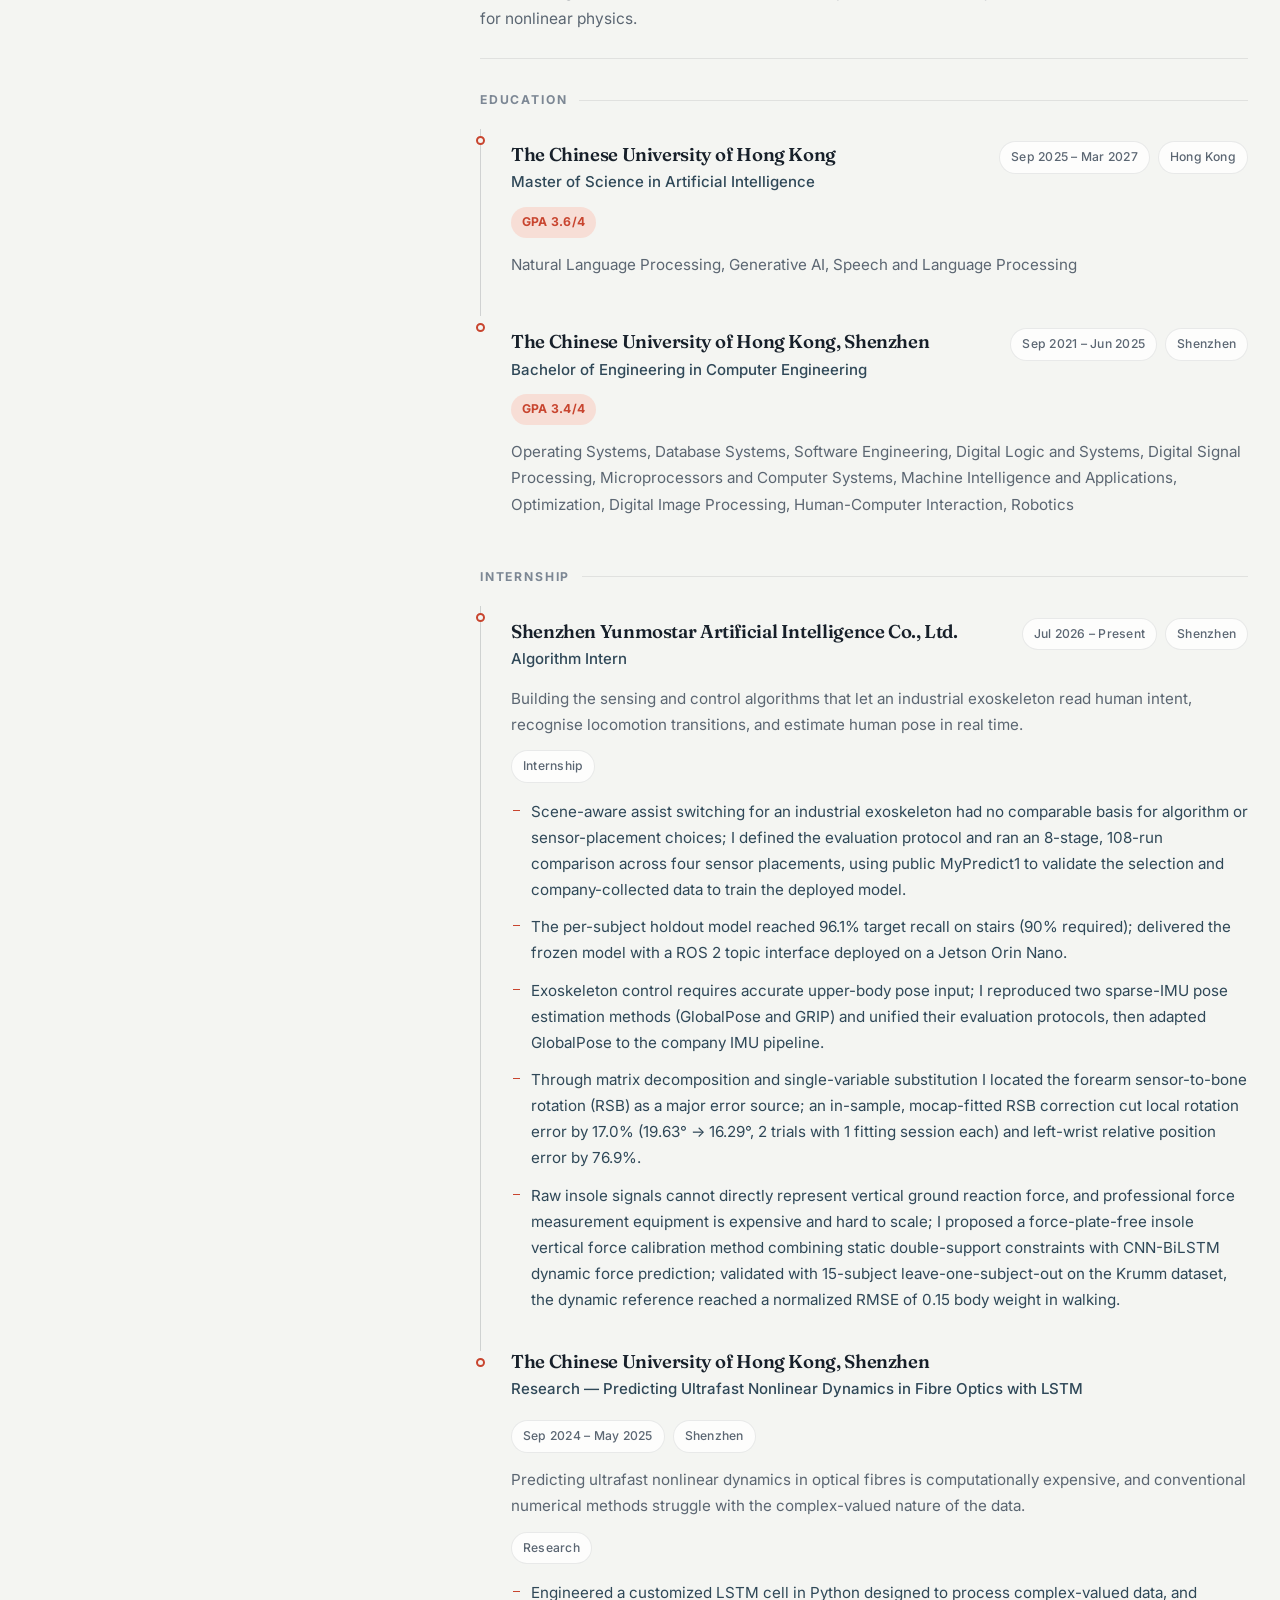
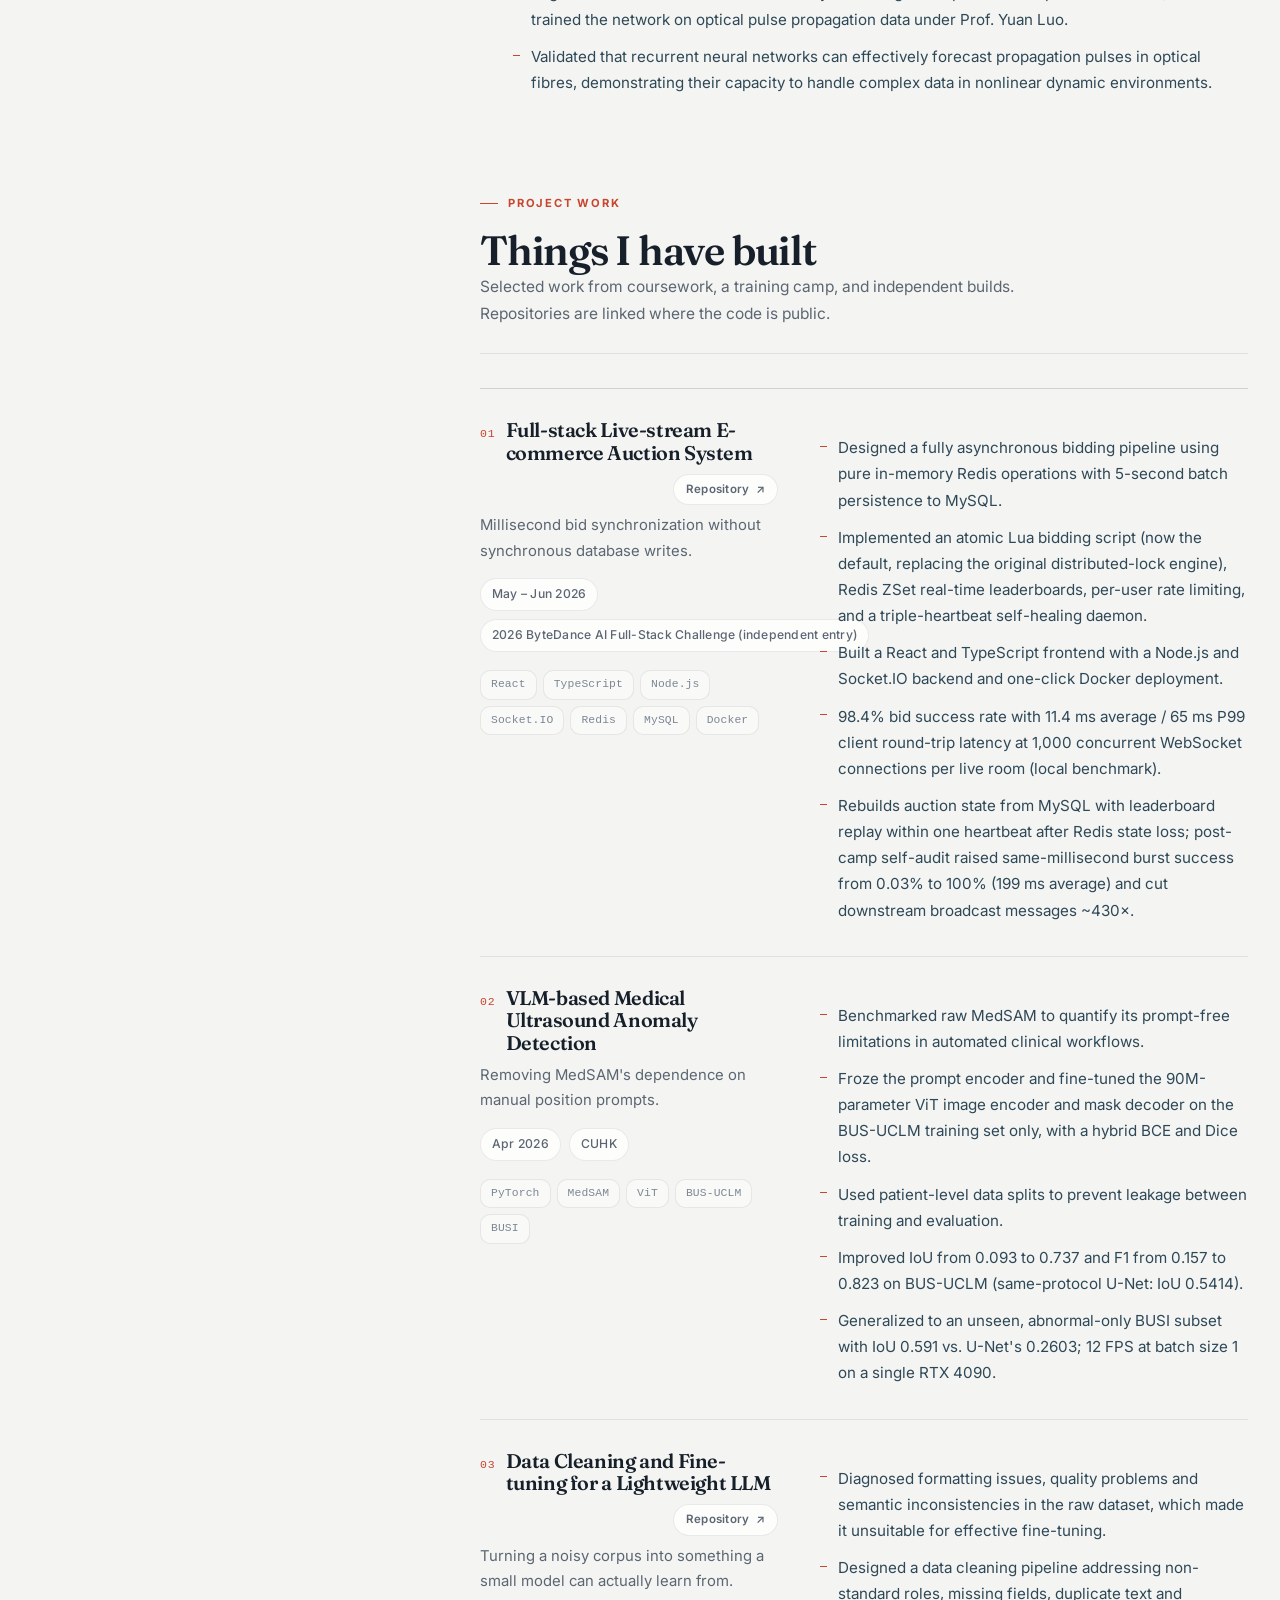
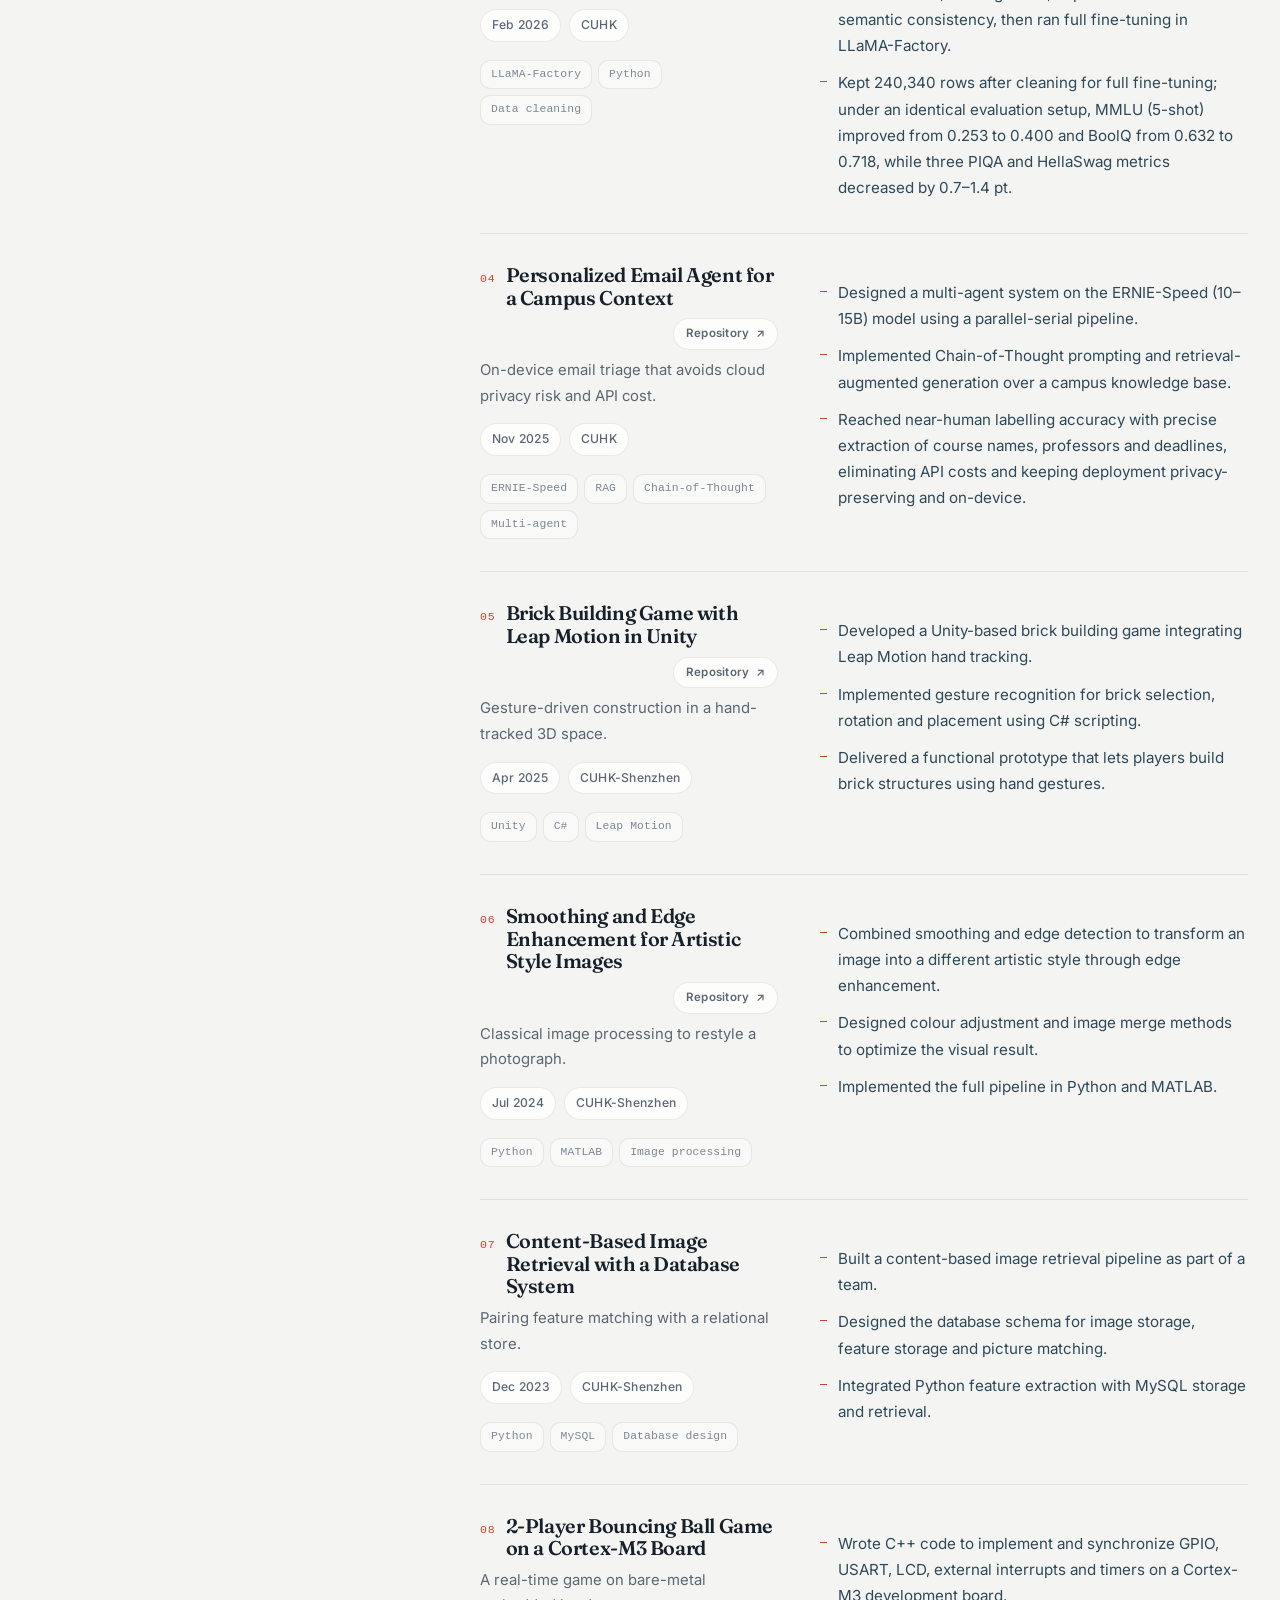
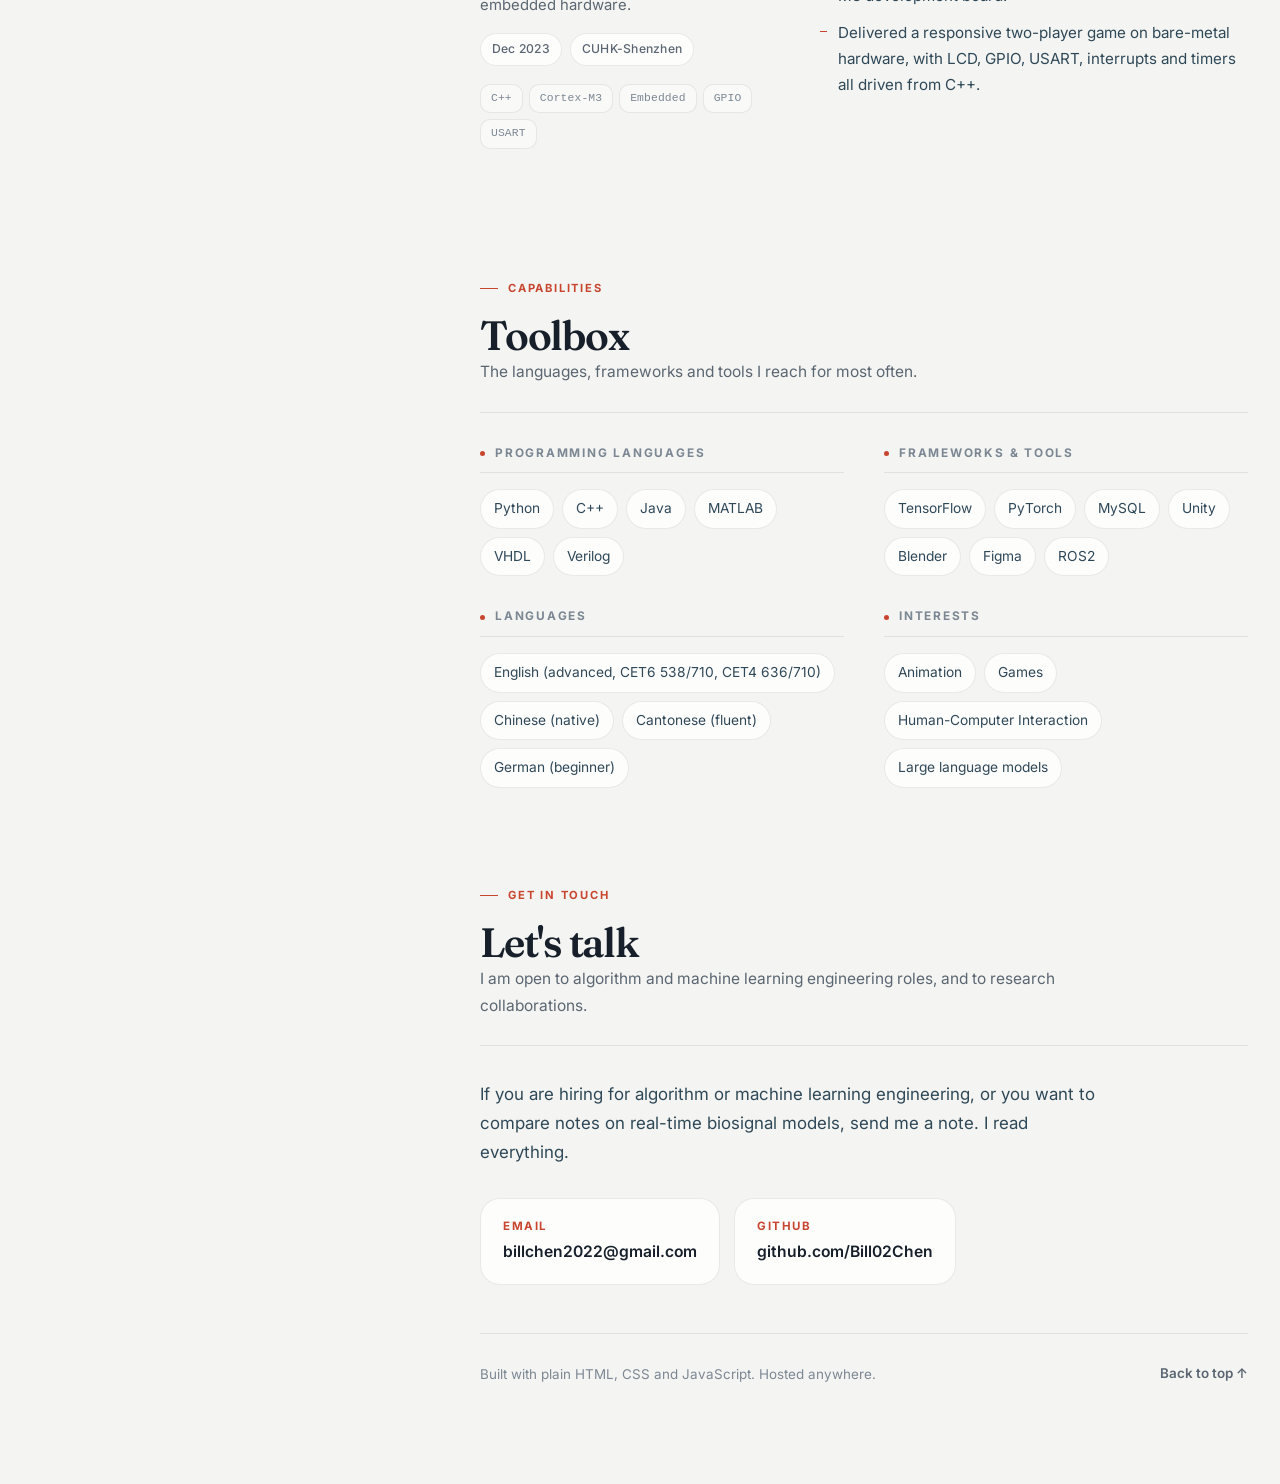
==== commit 77899e26: "Put email and GitHub above the index, move the index to the page side - The rail now reads identity," ====
--- a/index.html
+++ b/index.html
@@ -84,11 +84,11 @@
           <div class="fact-row" id="facts"></div>
         </div>
 
+        <div class="rail-contact" id="rail-contact"></div>
+
         <div class="stats" id="stats"></div>
 
         <nav class="rail-nav" id="nav" aria-label="Section navigation"></nav>
-
-        <div class="rail-contact" id="rail-contact"></div>
       </aside>
 
       <!-- ================= Scrolling column ================= -->
--- a/assets/styles.css
+++ b/assets/styles.css
@@ -245,7 +245,9 @@
 
 .rail-controls {
   display: flex;
+  flex-wrap: wrap;
   align-items: center;
+  justify-content: flex-end;
   gap: 6px;
 }
 
@@ -473,6 +475,40 @@
   font-weight: 600;
 }
 
+/* On wide screens the section index leaves the rail and sits in the page
+   margin on the right. The rail then has room for the contact rows, and the
+   index stays visible at every scroll position. */
+@media (min-width: 1360px) {
+  .column {
+    padding-right: 140px;
+  }
+
+  .rail-nav {
+    position: fixed;
+    top: 50%;
+    right: max(20px, calc((100vw - 1560px) / 2));
+    z-index: 40;
+    width: 120px;
+    padding-top: 0;
+    border-top: 0;
+    gap: 0;
+    transform: translateY(-50%);
+  }
+
+  .rail-nav a {
+    justify-content: flex-end;
+    gap: 10px;
+    padding: 7px 18px 7px 0;
+    font-size: 0.84rem;
+    text-align: right;
+  }
+
+  .rail-nav a::before {
+    left: auto;
+    right: 0;
+  }
+}
+
 /* Rail quick contact */
 .rail-contact {
   display: flex;
@@ -823,10 +859,73 @@
   gap: 26px 40px;
 }
 
+.project-head {
+  display: flex;
+  flex-wrap: wrap;
+  align-items: flex-start;
+  justify-content: space-between;
+  gap: 8px 18px;
+  margin-bottom: 8px;
+}
+
+.project-heading {
+  display: flex;
+  align-items: baseline;
+  gap: 10px;
+  min-width: 0;
+}
+
+.project-index {
+  flex: none;
+  font-family: var(--font-mono);
+  font-size: 0.72rem;
+  font-weight: 500;
+  letter-spacing: 0.08em;
+  color: var(--accent);
+  font-variant-numeric: tabular-nums;
+}
+
 .project-title {
   font-size: 1.24rem;
   letter-spacing: -0.02em;
-  margin-bottom: 8px;
+  margin-bottom: 0;
+}
+
+/* Public code link: only rendered when a project has a repository. */
+.project-repo {
+  display: inline-flex;
+  flex: none;
+  align-items: center;
+  gap: 7px;
+  margin-top: 1px;
+  margin-left: auto;
+  padding: 5px 12px;
+  border: 1px solid var(--line);
+  border-radius: 999px;
+  background: var(--surface);
+  color: var(--muted);
+  font-size: 0.72rem;
+  font-weight: 600;
+  letter-spacing: 0.02em;
+  white-space: nowrap;
+  transition: color var(--dur) var(--ease), border-color var(--dur) var(--ease),
+    background-color var(--dur) var(--ease);
+}
+
+.project-repo:hover,
+.project-repo:focus-visible {
+  color: var(--accent);
+  border-color: var(--accent-line);
+  background: var(--accent-tint);
+}
+
+.project-repo-arrow {
+  transition: transform var(--dur) var(--ease);
+}
+
+.project-repo:hover .project-repo-arrow,
+.project-repo:focus-visible .project-repo-arrow {
+  transform: translate(1px, -1px);
 }
 
 .project-tagline {
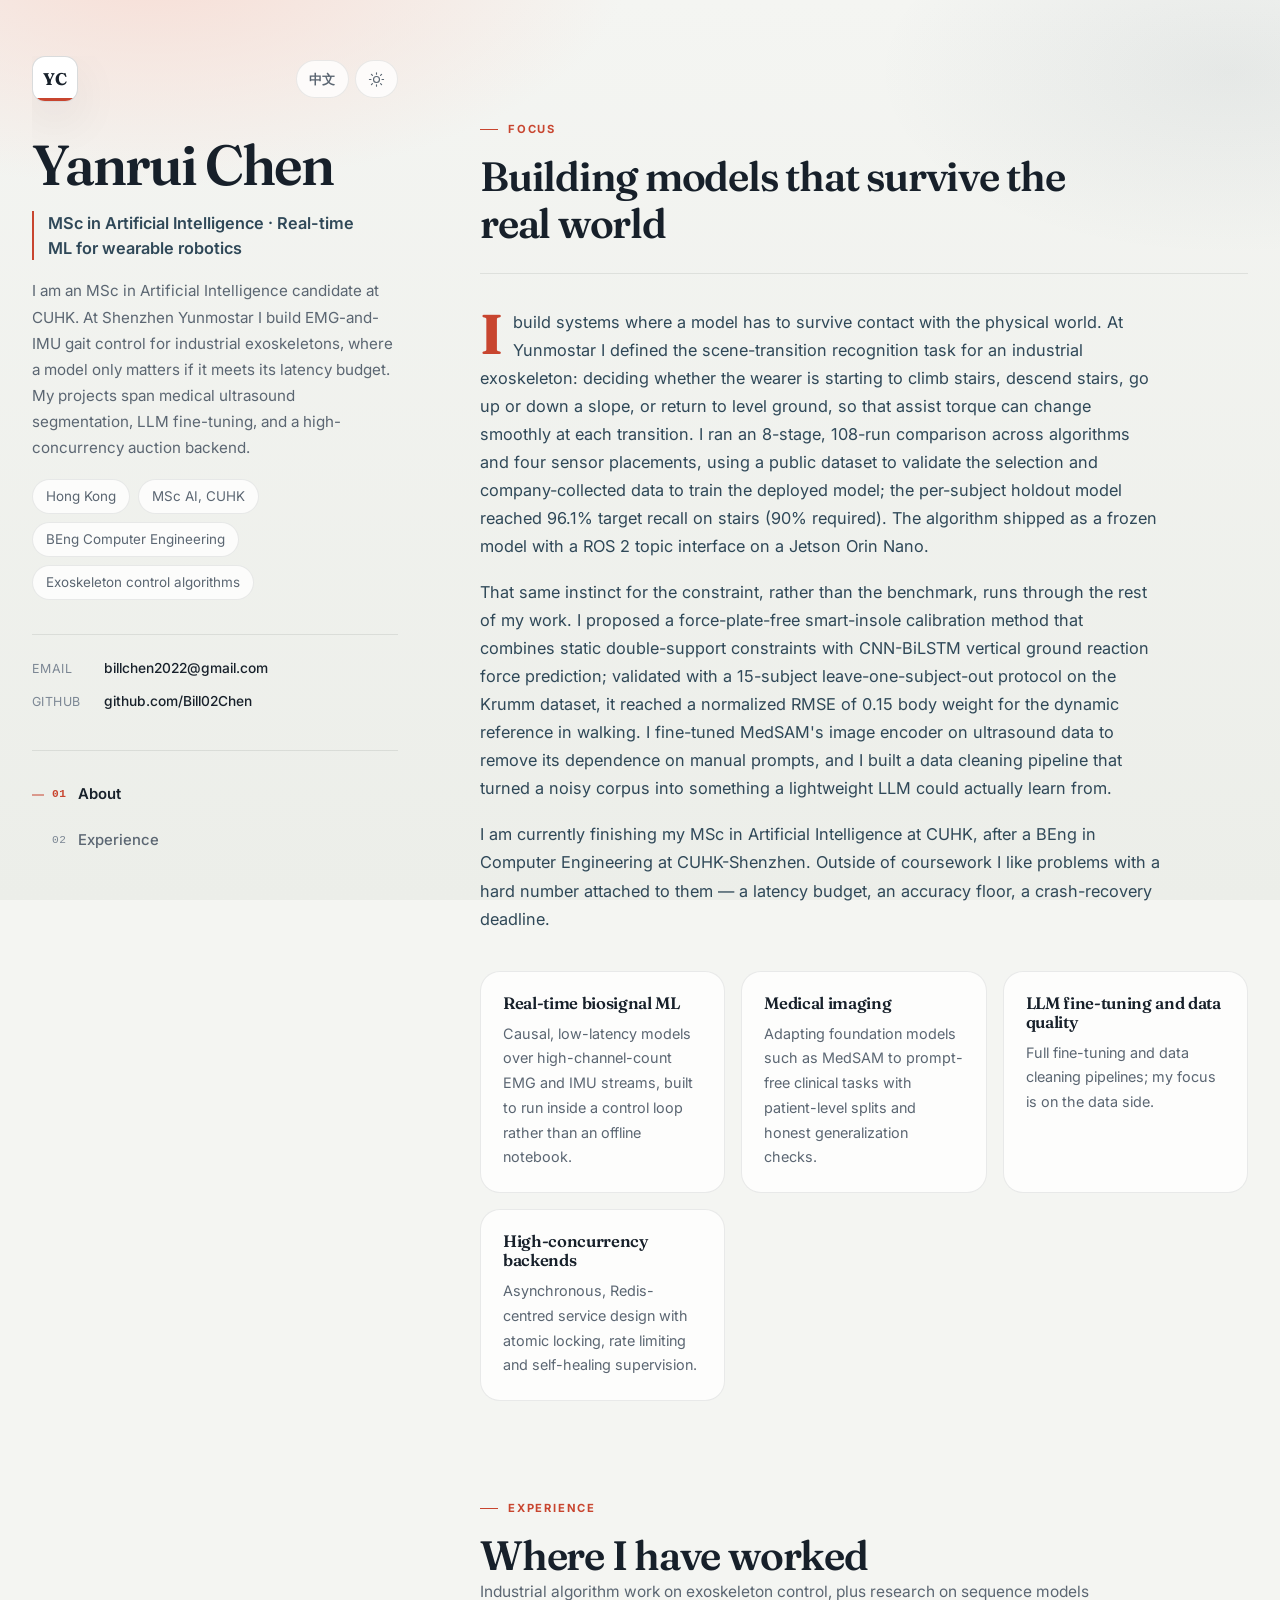
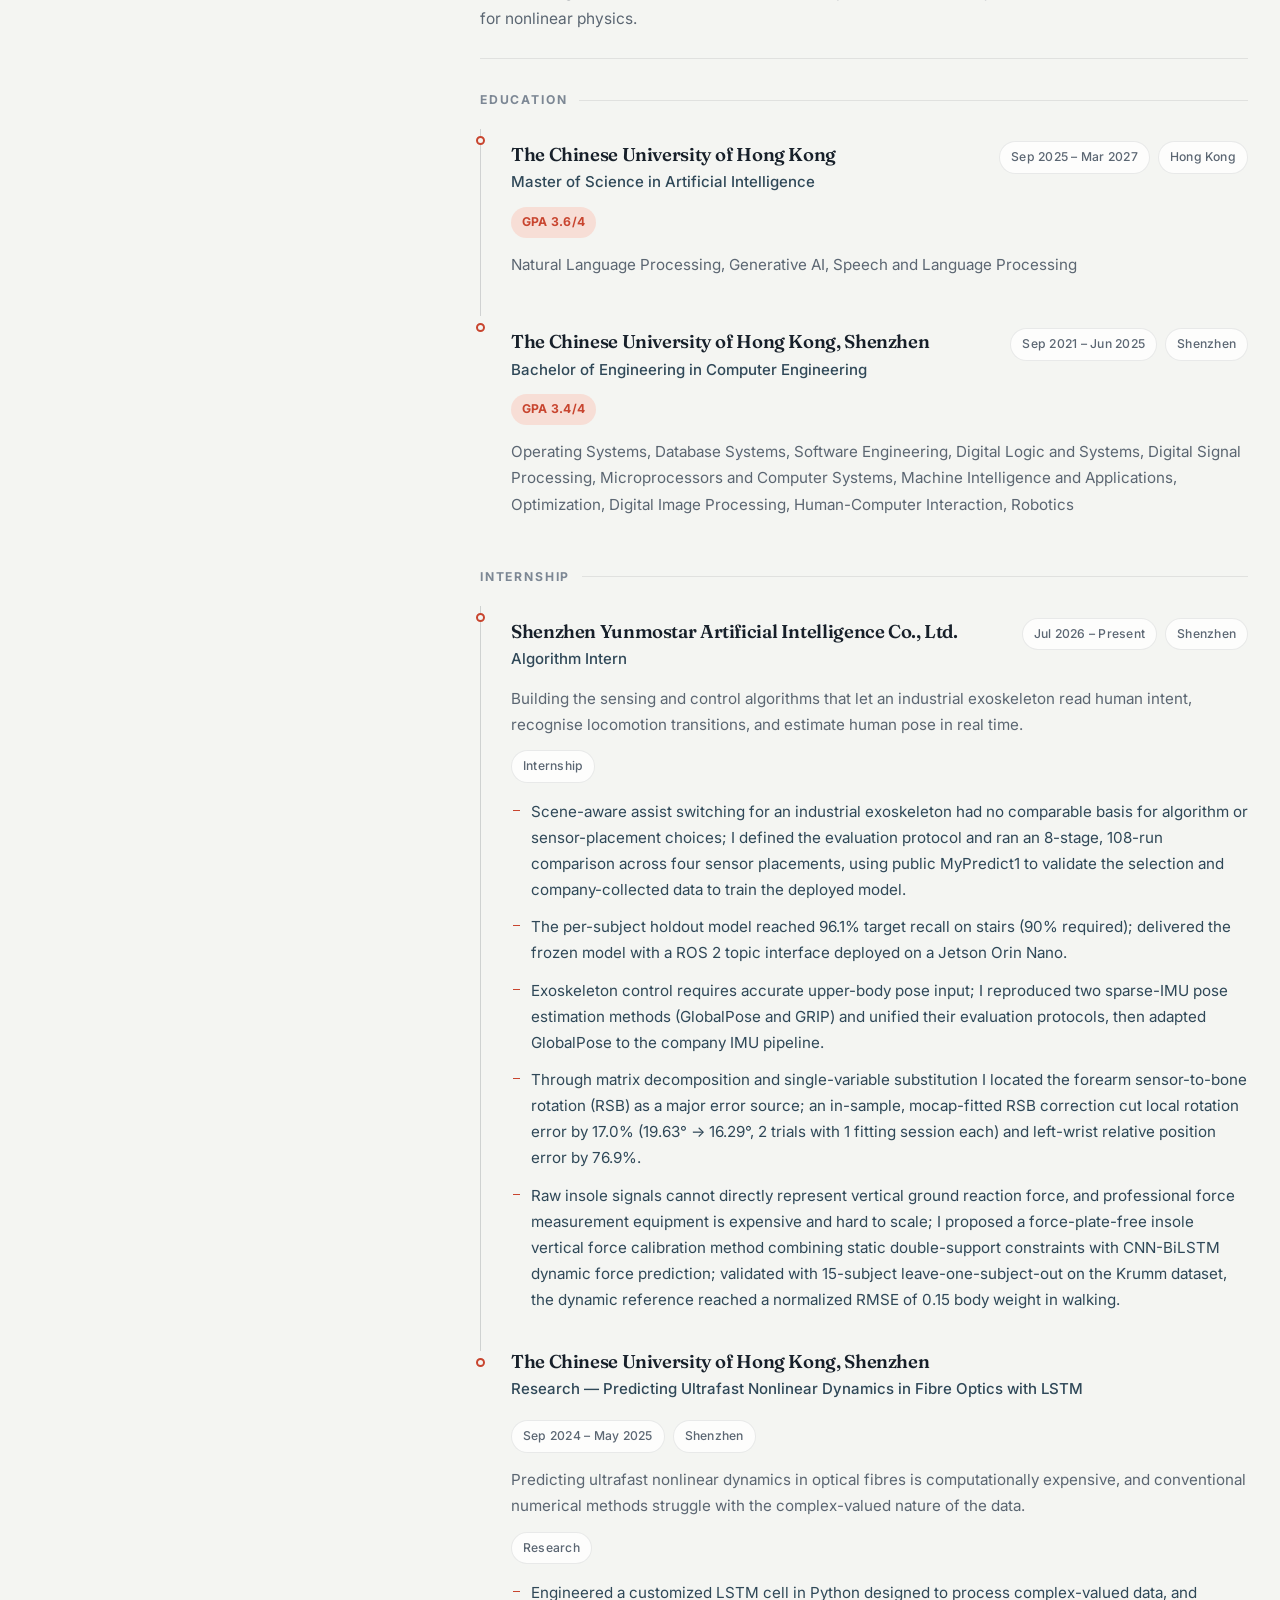
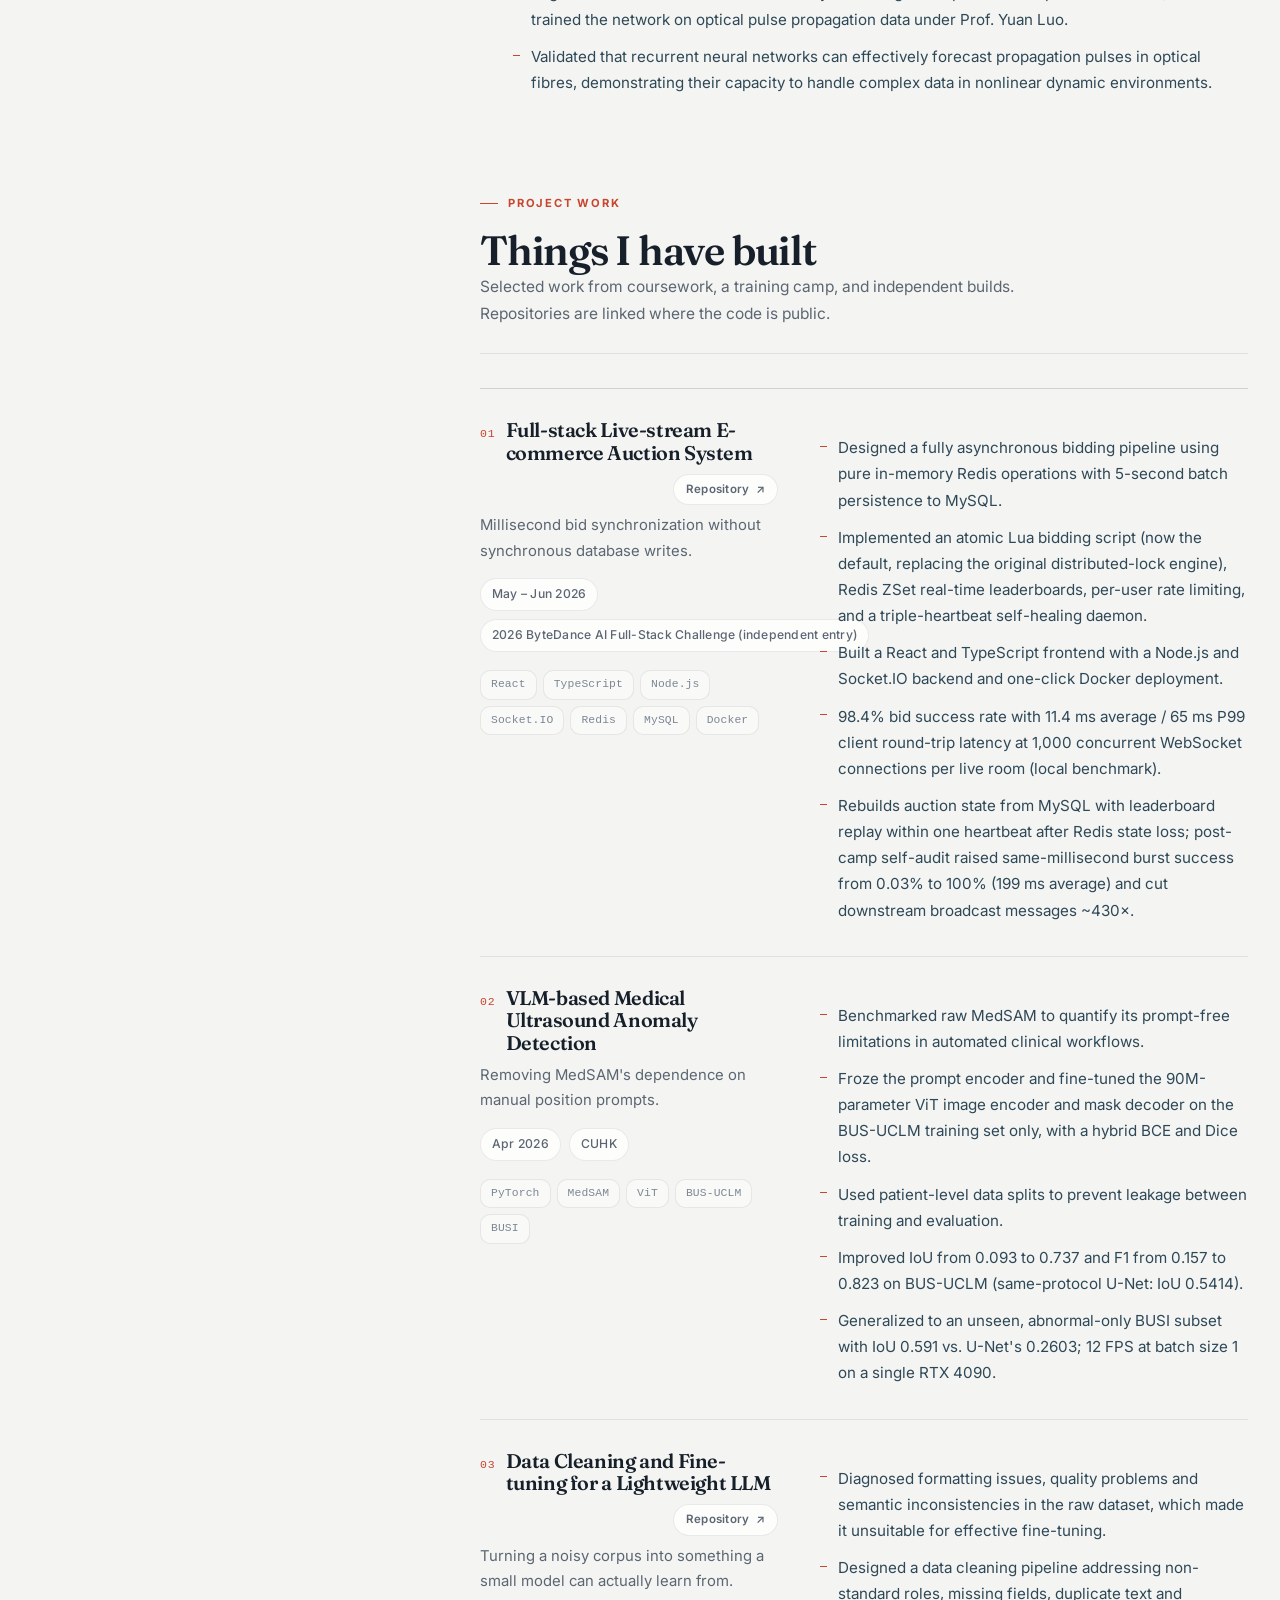
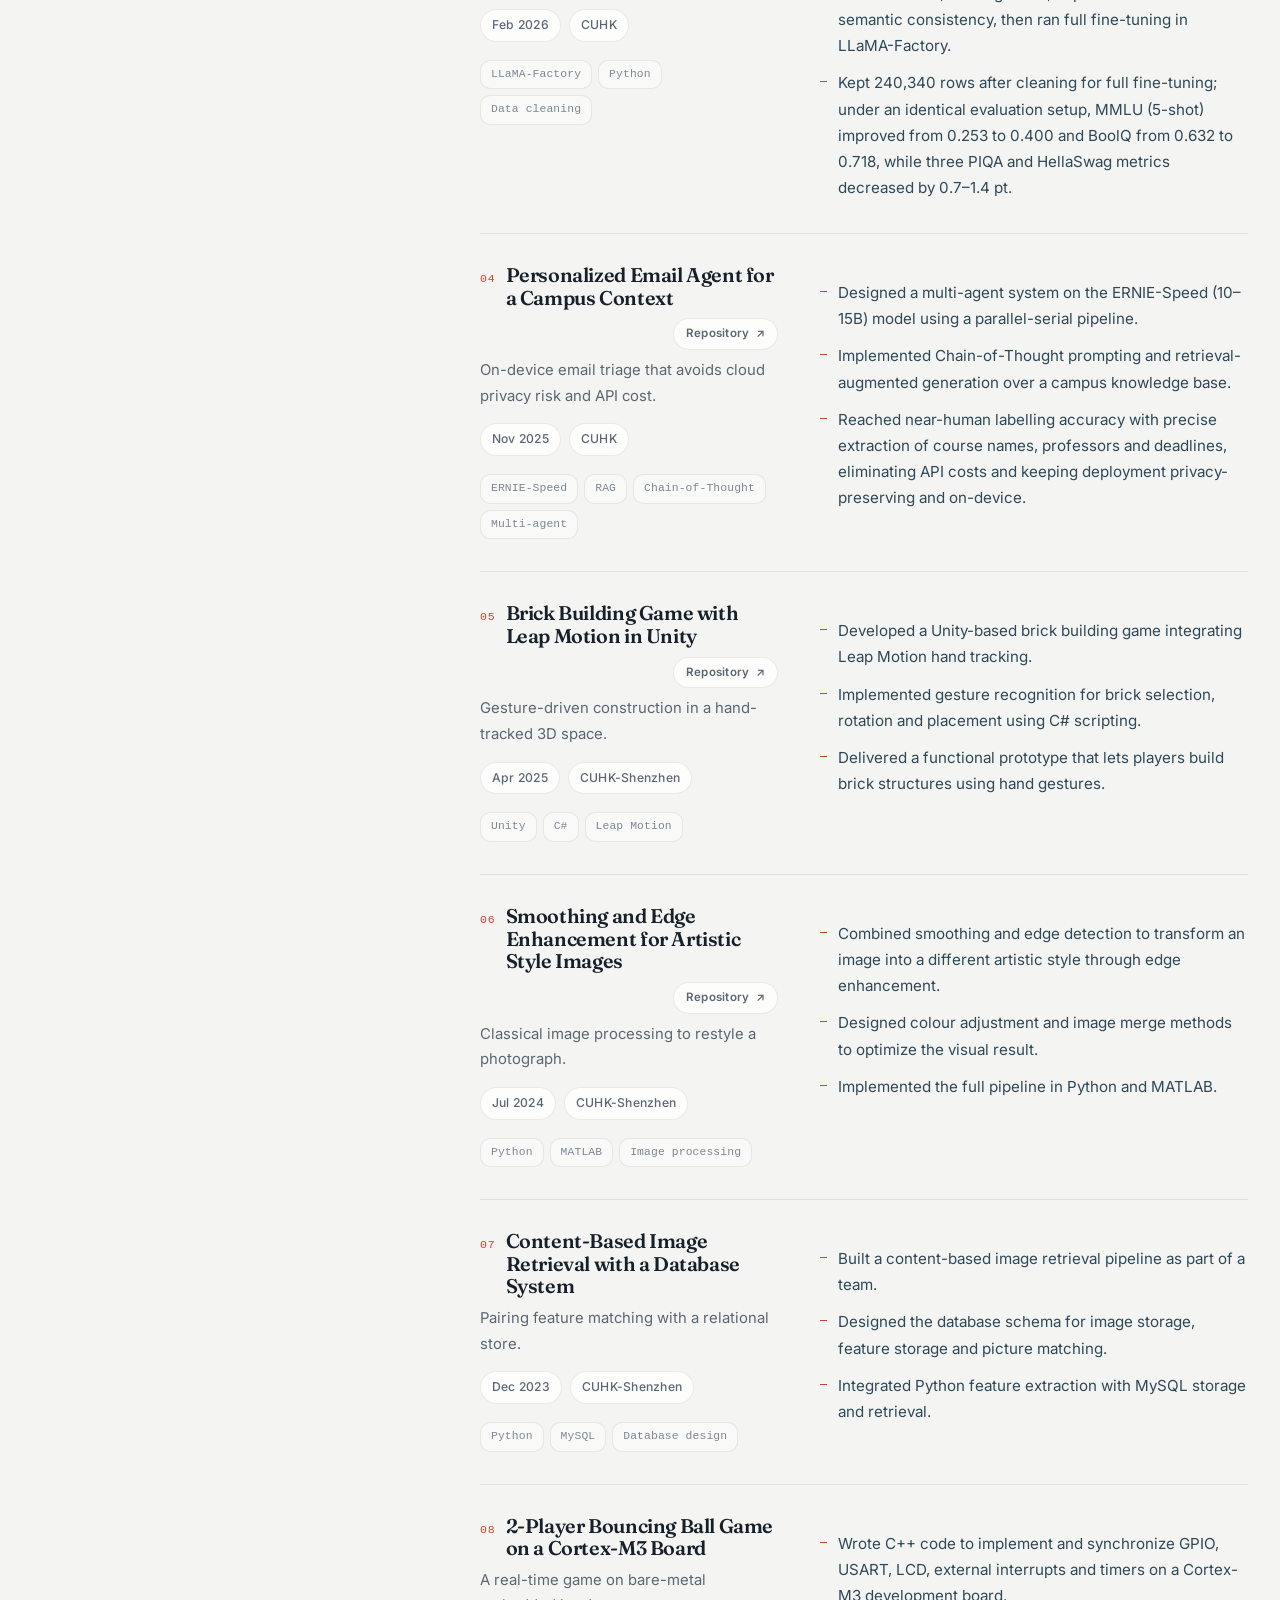
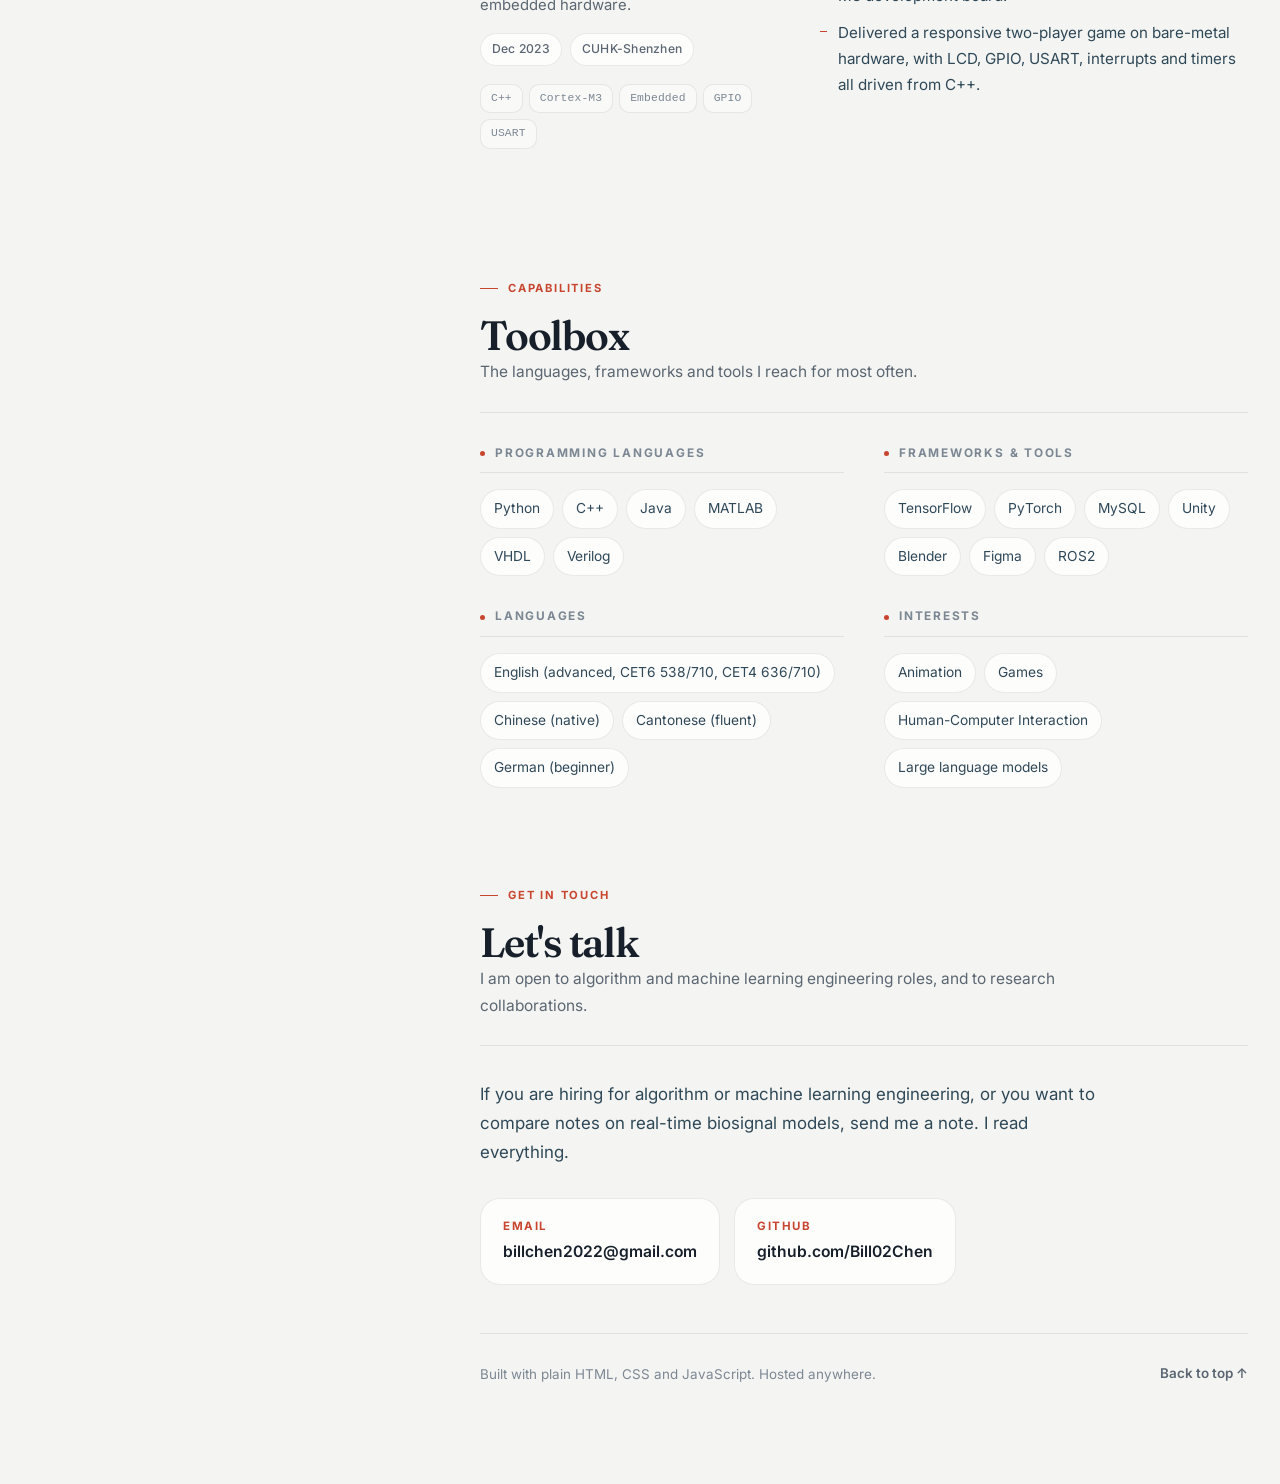
==== commit 24a701a3: "fix(layout): keep rail stats visible and order the rail consistently - Shorten the hero summary and " ====
--- a/index.html
+++ b/index.html
@@ -86,9 +86,9 @@
 
         <div class="rail-contact" id="rail-contact"></div>
 
+        <nav class="rail-nav" id="nav" aria-label="Section navigation"></nav>
+
         <div class="stats" id="stats"></div>
-
-        <nav class="rail-nav" id="nav" aria-label="Section navigation"></nav>
       </aside>
 
       <!-- ================= Scrolling column ================= -->
--- a/assets/styles.css
+++ b/assets/styles.css
@@ -225,7 +225,7 @@
   display: flex;
   flex-direction: column;
   gap: 34px;
-  max-height: calc(100vh - 112px);
+  max-height: calc(100vh - 80px);
   padding-right: 34px;
   overflow-y: auto;
   overscroll-behavior: contain;
@@ -1214,7 +1214,7 @@
   }
 
   .stats {
-    grid-template-columns: repeat(4, minmax(0, 1fr));
+    grid-template-columns: repeat(2, minmax(0, 1fr));
   }
 }
 
